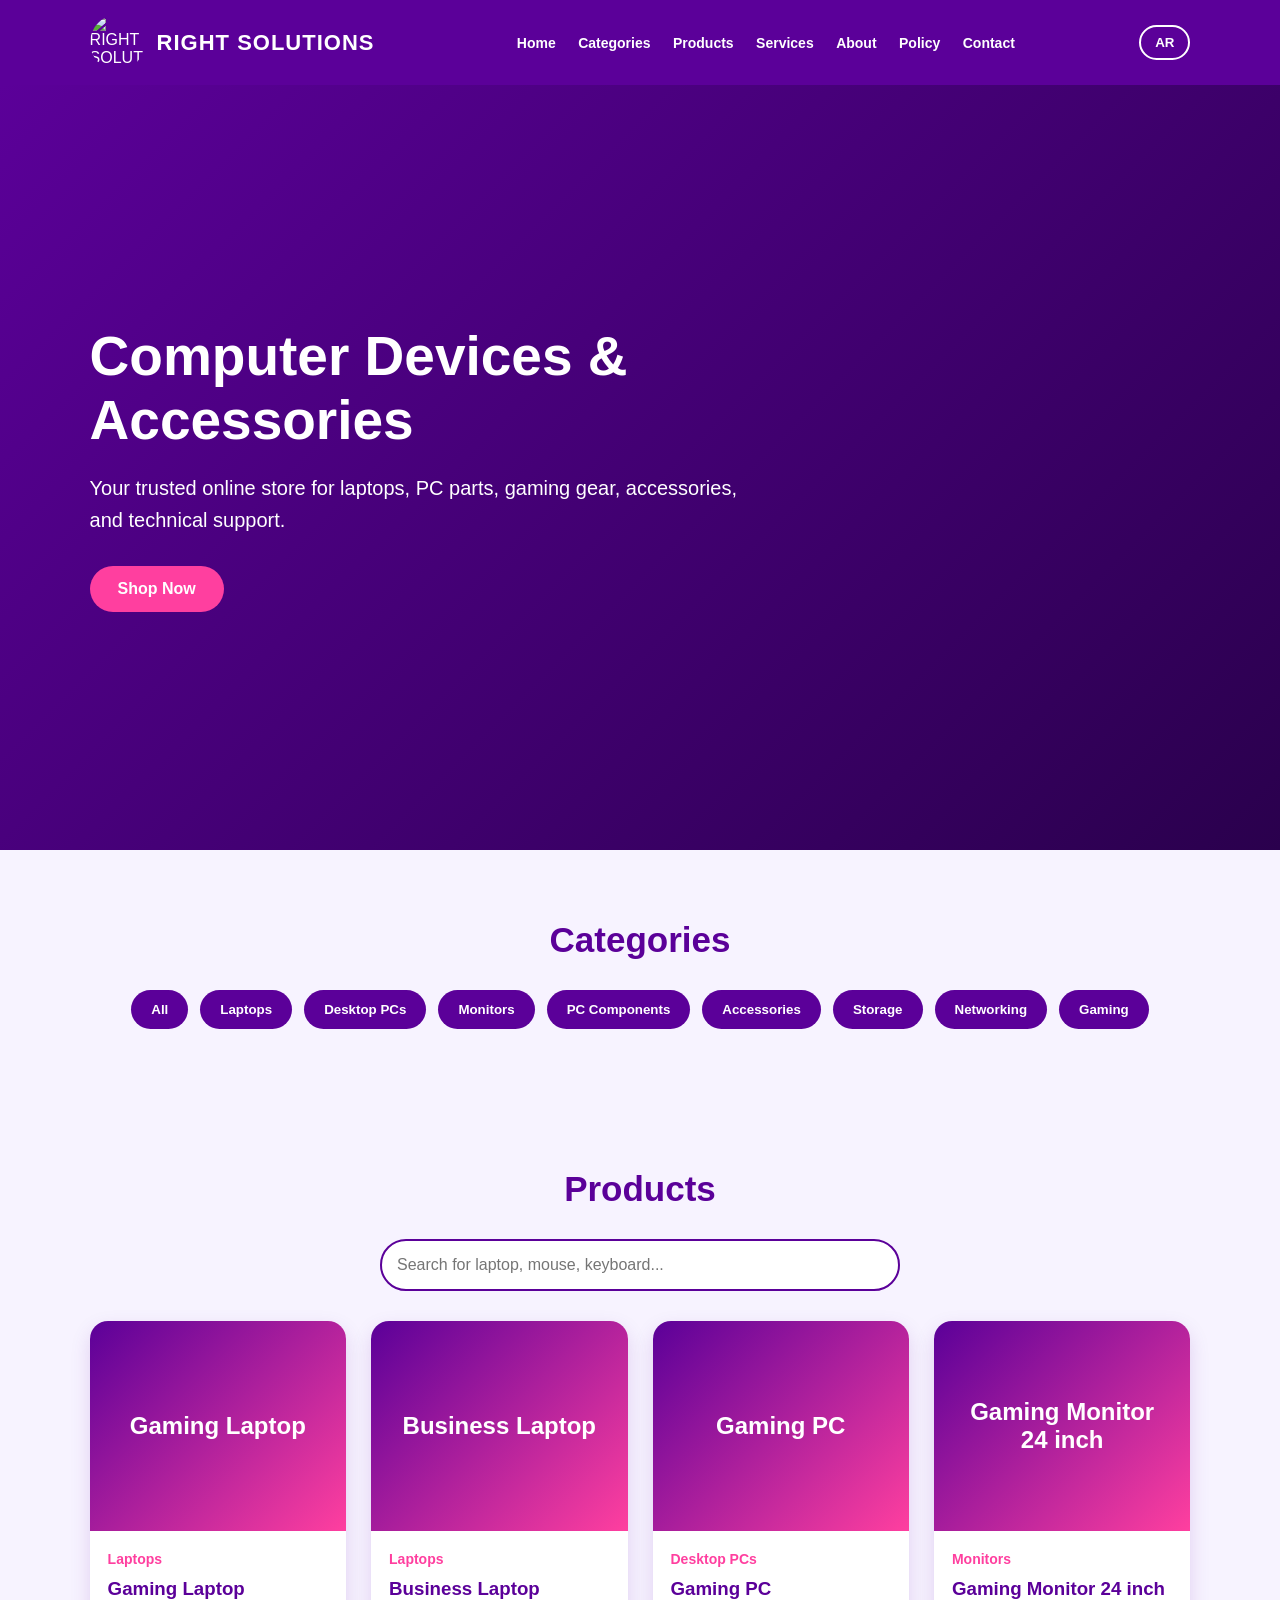
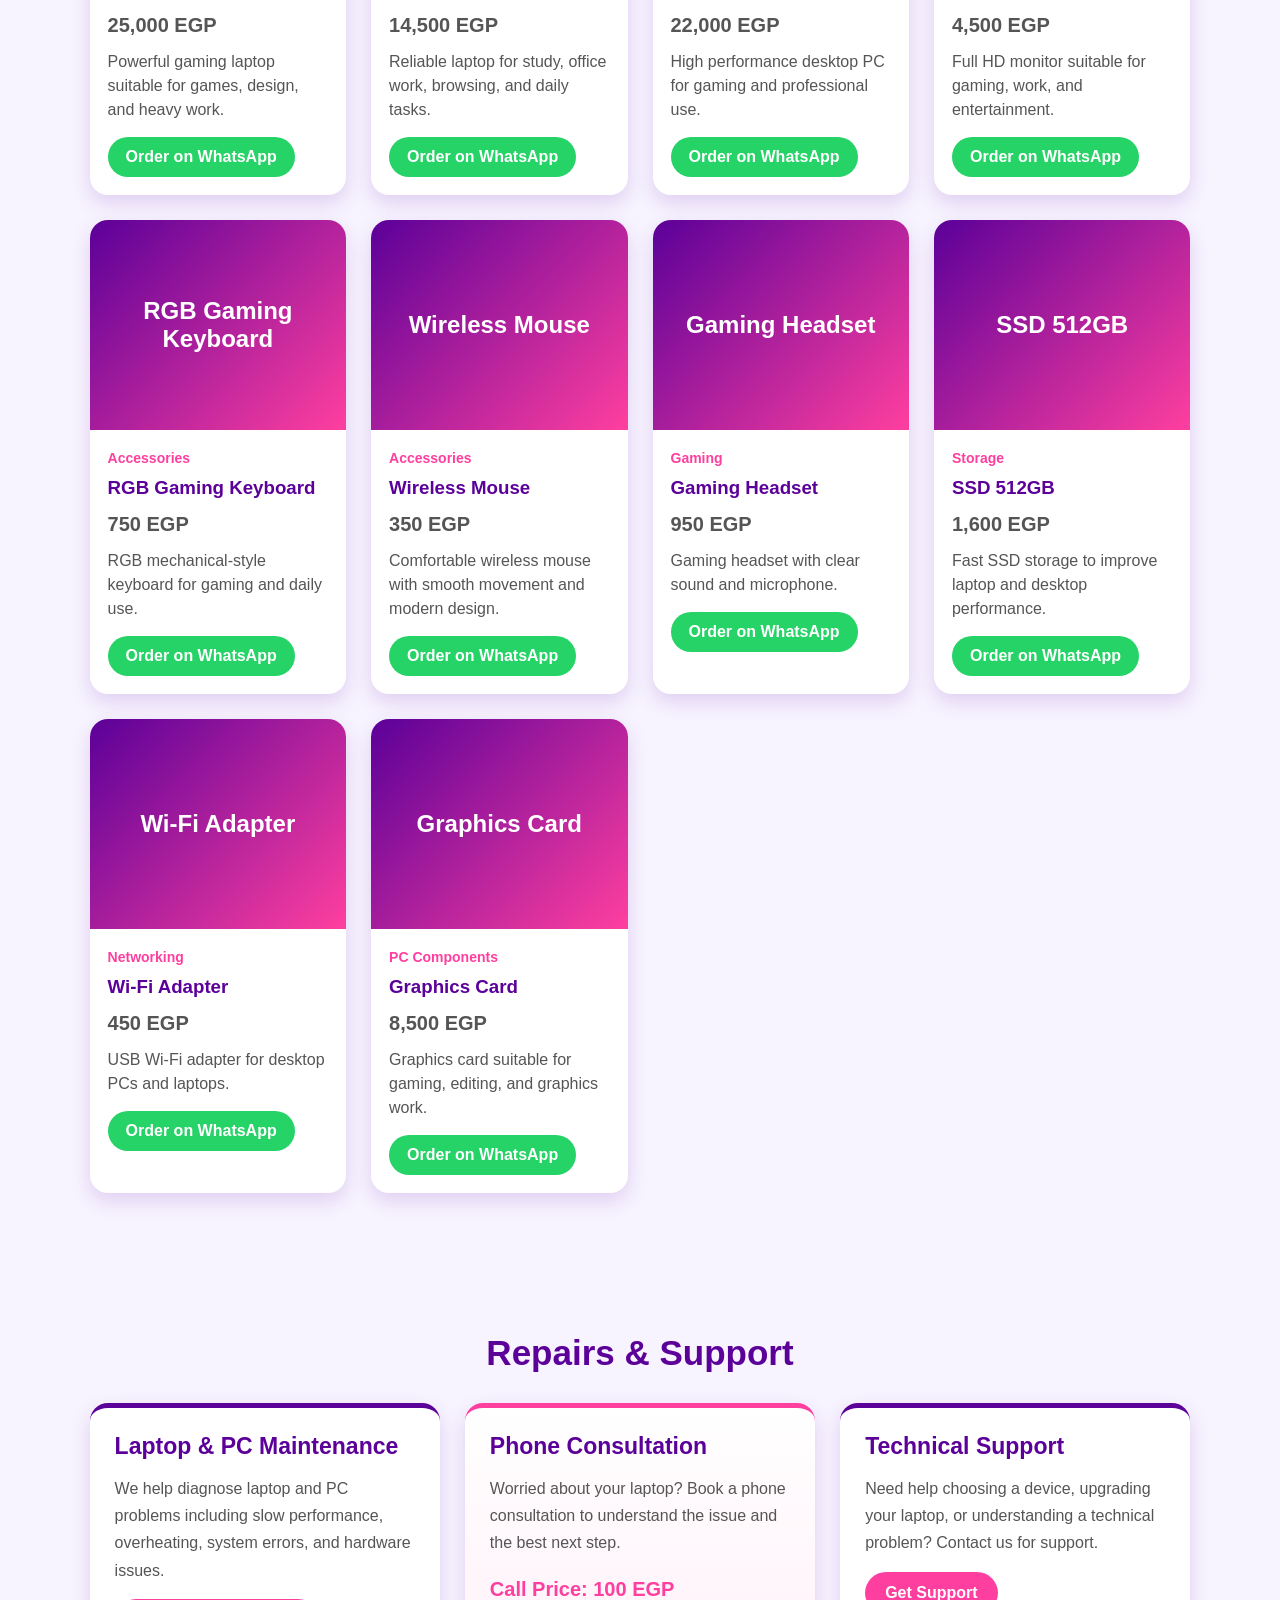
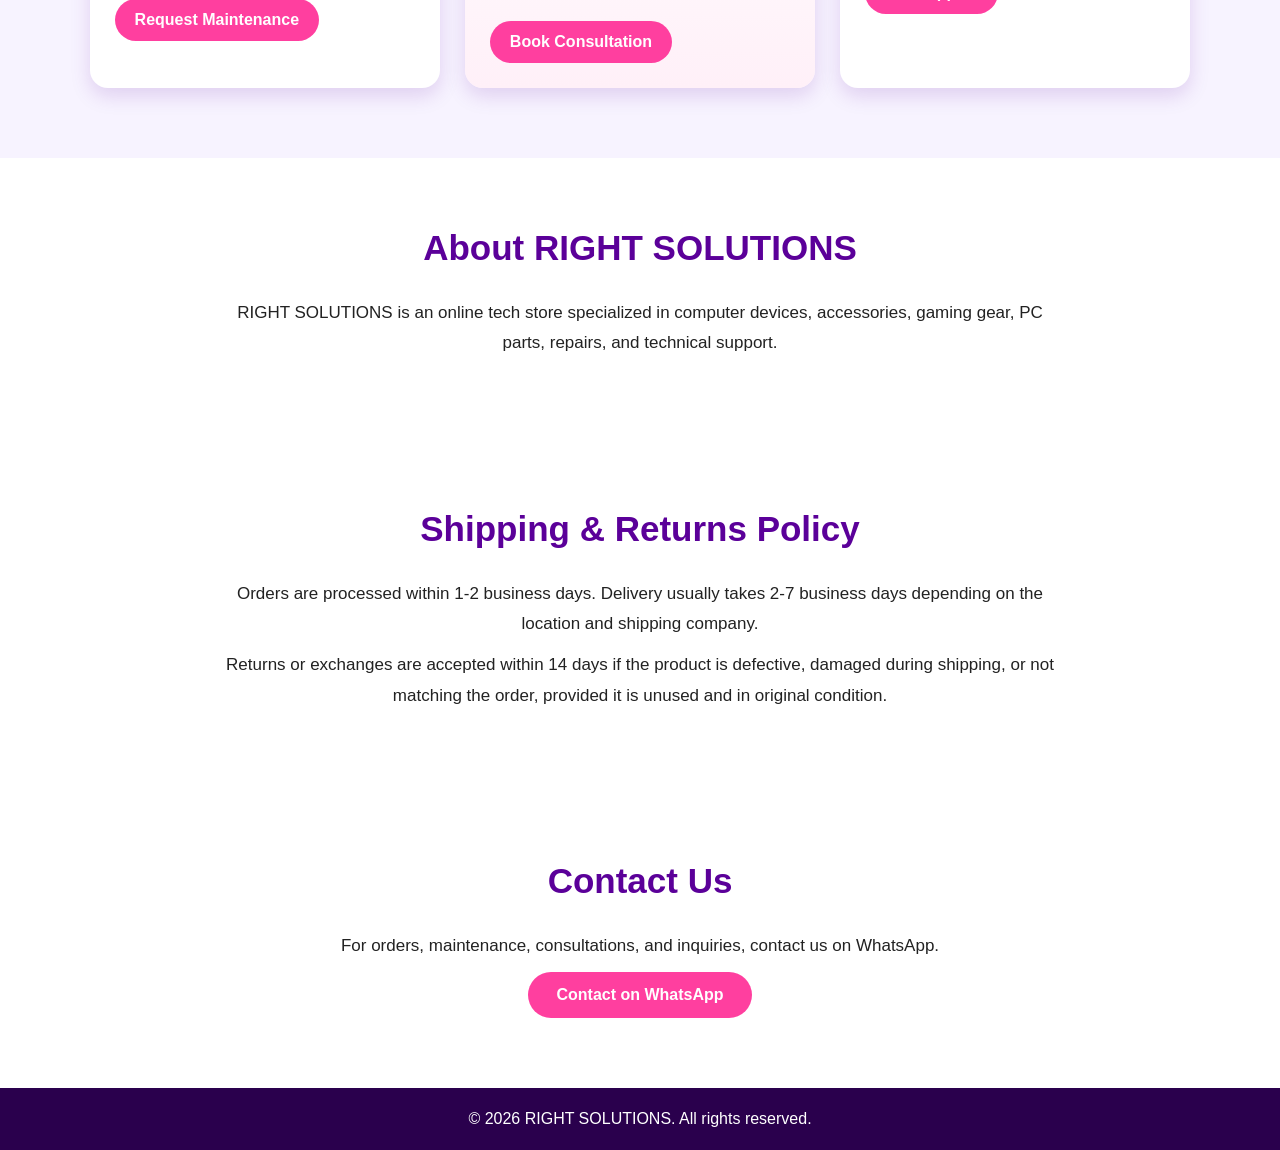
==== index.html @ 65ba8cfa "Add files via upload" ====
<!DOCTYPE html>
<html lang="en" id="htmlTag">
<head>
  <meta charset="UTF-8">
  <meta name="viewport" content="width=device-width, initial-scale=1.0">
  <title>RIGHT SOLUTIONS</title>
  <link rel="stylesheet" href="style.css">
</head>
<body>

  <!-- Header -->
  <header class="header">
    <div class="logo-box">
      <img src="images/logo.png.jpg" alt="RIGHT SOLUTIONS Logo">
      <h2>RIGHT SOLUTIONS</h2>
    </div>

    <nav>
      <a href="#home" data-en="Home" data-ar="الرئيسية">Home</a>
      <a href="#categories" data-en="Categories" data-ar="الأقسام">Categories</a>
      <a href="#products" data-en="Products" data-ar="المنتجات">Products</a>
      <a href="#services" data-en="Services" data-ar="الخدمات">Services</a>
      <a href="#about" data-en="About" data-ar="من نحن">About</a>
      <a href="#policy" data-en="Policy" data-ar="السياسات">Policy</a>
      <a href="#contact" data-en="Contact" data-ar="تواصل معنا">Contact</a>
    </nav>

    <button class="lang-btn" onclick="toggleLanguage()">AR</button>
  </header>

  <!-- Home -->
  <section id="home" class="hero">
    <div class="hero-text">
      <h1 data-en="Computer Devices & Accessories" data-ar="أجهزة كمبيوتر واكسسوارات">
        Computer Devices & Accessories
      </h1>

      <p 
        data-en="Your trusted online store for laptops, PC parts, gaming gear, accessories, and technical support."
        data-ar="متجرك الموثوق لأجهزة اللابتوب وقطع الكمبيوتر واكسسوارات الجيمنج والدعم الفني.">
        Your trusted online store for laptops, PC parts, gaming gear, accessories, and technical support.
      </p>

      <a href="#products" class="main-btn" data-en="Shop Now" data-ar="تسوق الآن">
        Shop Now
      </a>
    </div>
  </section>

  <!-- Categories -->
  <section id="categories" class="section">
    <h2 data-en="Categories" data-ar="الأقسام">Categories</h2>

    <div class="categories">
      <button onclick="filterProducts('All')" data-en="All" data-ar="الكل">All</button>
      <button onclick="filterProducts('Laptops')" data-en="Laptops" data-ar="لابتوبات">Laptops</button>
      <button onclick="filterProducts('Desktop PCs')" data-en="Desktop PCs" data-ar="كمبيوتر مكتبي">Desktop PCs</button>
      <button onclick="filterProducts('Monitors')" data-en="Monitors" data-ar="شاشات">Monitors</button>
      <button onclick="filterProducts('PC Components')" data-en="PC Components" data-ar="قطع كمبيوتر">PC Components</button>
      <button onclick="filterProducts('Accessories')" data-en="Accessories" data-ar="اكسسوارات">Accessories</button>
      <button onclick="filterProducts('Storage')" data-en="Storage" data-ar="تخزين">Storage</button>
      <button onclick="filterProducts('Networking')" data-en="Networking" data-ar="شبكات">Networking</button>
      <button onclick="filterProducts('Gaming')" data-en="Gaming" data-ar="جيمنج">Gaming</button>
    </div>
  </section>

  <!-- Products -->
  <section id="products" class="section">
    <h2 data-en="Products" data-ar="المنتجات">Products</h2>

    <div class="search-box">
      <input 
        type="text" 
        id="searchInput" 
        placeholder="Search for laptop, mouse, keyboard..." 
        data-placeholder-en="Search for laptop, mouse, keyboard..."
        data-placeholder-ar="ابحث عن لابتوب، ماوس، كيبورد..."
        onkeyup="searchProducts()"
      >
    </div>

    <div id="productsContainer" class="products-grid"></div>
  </section>

  <!-- Services -->
  <section id="services" class="section services">
    <h2 data-en="Repairs & Support" data-ar="الأعطال والصيانة والدعم">
      Repairs & Support
    </h2>

    <div class="services-grid">

      <div class="service-card">
        <h3 data-en="Laptop & PC Maintenance" data-ar="صيانة اللابتوب والكمبيوتر">
          Laptop & PC Maintenance
        </h3>

        <p 
          data-en="We help diagnose laptop and PC problems including slow performance, overheating, system errors, and hardware issues."
          data-ar="نساعدك في تشخيص مشاكل اللابتوب والكمبيوتر مثل البطء، السخونة، أخطاء النظام، ومشاكل الهاردوير.">
          We help diagnose laptop and PC problems including slow performance, overheating, system errors, and hardware issues.
        </p>

        <a id="maintenanceBtn" class="service-btn" href="#" target="_blank"
           data-en="Request Maintenance" data-ar="اطلب صيانة">
          Request Maintenance
        </a>
      </div>

      <div class="service-card featured-service">
        <h3 data-en="Phone Consultation" data-ar="استشارة هاتفية">
          Phone Consultation
        </h3>

        <p 
          data-en="Worried about your laptop? Book a phone consultation to understand the issue and the best next step."
          data-ar="قلقان من اللاب بتاعك؟ احجز استشارة هاتفية عشان نفهم المشكلة ونقولك أفضل حل قبل ما تاخد أي خطوة.">
          Worried about your laptop? Book a phone consultation to understand the issue and the best next step.
        </p>

        <p class="service-price" data-en="Call Price: 100 EGP" data-ar="سعر المكالمة: 100 جنيه">
          Call Price: 100 EGP
        </p>

        <a id="consultationBtn" class="service-btn" href="#" target="_blank"
           data-en="Book Consultation" data-ar="احجز استشارة">
          Book Consultation
        </a>
      </div>

      <div class="service-card">
        <h3 data-en="Technical Support" data-ar="دعم فني">
          Technical Support
        </h3>

        <p 
          data-en="Need help choosing a device, upgrading your laptop, or understanding a technical problem? Contact us for support."
          data-ar="محتاج مساعدة في اختيار جهاز، ترقية اللابتوب، أو فهم مشكلة تقنية؟ تواصل معنا للدعم.">
          Need help choosing a device, upgrading your laptop, or understanding a technical problem? Contact us for support.
        </p>

        <a id="supportBtn" class="service-btn" href="#" target="_blank"
           data-en="Get Support" data-ar="احصل على دعم">
          Get Support
        </a>
      </div>

    </div>
  </section>

  <!-- About -->
  <section id="about" class="section about">
    <h2 data-en="About RIGHT SOLUTIONS" data-ar="من نحن في RIGHT SOLUTIONS">
      About RIGHT SOLUTIONS
    </h2>

    <p 
      data-en="RIGHT SOLUTIONS is an online tech store specialized in computer devices, accessories, gaming gear, PC parts, repairs, and technical support."
      data-ar="RIGHT SOLUTIONS هو متجر تقني أونلاين متخصص في أجهزة الكمبيوتر، الاكسسوارات، مستلزمات الجيمنج، قطع الكمبيوتر، الصيانة، والدعم الفني.">
      RIGHT SOLUTIONS is an online tech store specialized in computer devices, accessories, gaming gear, PC parts, repairs, and technical support.
    </p>
  </section>

  <!-- Policy -->
  <section id="policy" class="section policy">
    <h2 data-en="Shipping & Returns Policy" data-ar="سياسة الشحن والاسترجاع">
      Shipping & Returns Policy
    </h2>

    <p 
      data-en="Orders are processed within 1-2 business days. Delivery usually takes 2-7 business days depending on the location and shipping company."
      data-ar="يتم تجهيز الطلبات خلال 1 إلى 2 يوم عمل، وتستغرق مدة التوصيل عادة من 2 إلى 7 أيام عمل حسب المنطقة وشركة الشحن.">
      Orders are processed within 1-2 business days. Delivery usually takes 2-7 business days depending on the location and shipping company.
    </p>

    <p 
      data-en="Returns or exchanges are accepted within 14 days if the product is defective, damaged during shipping, or not matching the order, provided it is unused and in original condition."
      data-ar="يتم قبول الاسترجاع أو الاستبدال خلال 14 يوماً في حالة وجود عيب، تلف أثناء الشحن، أو عدم مطابقة المنتج للطلب، بشرط أن يكون غير مستخدم وبحالته الأصلية.">
      Returns or exchanges are accepted within 14 days if the product is defective, damaged during shipping, or not matching the order, provided it is unused and in original condition.
    </p>
  </section>

  <!-- Contact -->
  <section id="contact" class="section contact">
    <h2 data-en="Contact Us" data-ar="تواصل معنا">
      Contact Us
    </h2>

    <p 
      data-en="For orders, maintenance, consultations, and inquiries, contact us on WhatsApp."
      data-ar="للطلبات والصيانة والاستشارات والاستفسارات، تواصل معنا عبر واتساب.">
      For orders, maintenance, consultations, and inquiries, contact us on WhatsApp.
    </p>

    <a id="generalWhatsappBtn" class="whatsapp-btn" href="#" target="_blank"
       data-en="Contact on WhatsApp" data-ar="تواصل عبر واتساب">
      Contact on WhatsApp
    </a>
  </section>

  <footer>
    <p 
      data-en="© 2026 RIGHT SOLUTIONS. All rights reserved."
      data-ar="© 2026 RIGHT SOLUTIONS. جميع الحقوق محفوظة.">
      © 2026 RIGHT SOLUTIONS. All rights reserved.
    </p>
  </footer>

  <script src="products.js"></script>
  <script src="script.js"></script>
</body>
</html>
---- style.css ----
* {
  margin: 0;
  padding: 0;
  box-sizing: border-box;
}

html {
  scroll-behavior: smooth;
}

body {
  font-family: Arial, sans-serif;
  background: #f7f3ff;
  color: #222;
}

body.ar {
  direction: rtl;
  font-family: Arial, Tahoma, sans-serif;
}

/* Header */
.header {
  width: 100%;
  background: #5b0099;
  color: white;
  padding: 15px 7%;
  display: flex;
  align-items: center;
  justify-content: space-between;
  position: sticky;
  top: 0;
  z-index: 1000;
  gap: 15px;
}

.logo-box {
  display: flex;
  align-items: center;
  gap: 12px;
}

.logo-box img {
  width: 55px;
  height: 55px;
  object-fit: contain;
  border-radius: 50%;
}

.logo-box h2 {
  font-size: 22px;
  letter-spacing: 1px;
}

nav a {
  color: white;
  text-decoration: none;
  margin-left: 18px;
  font-weight: bold;
  font-size: 14px;
}

body.ar nav a {
  margin-left: 0;
  margin-right: 18px;
}

nav a:hover {
  color: #ff3f9f;
}

.lang-btn {
  border: 2px solid white;
  background: transparent;
  color: white;
  padding: 8px 14px;
  border-radius: 20px;
  cursor: pointer;
  font-weight: bold;
}

.lang-btn:hover {
  background: #ff3f9f;
}

/* Hero */
.hero {
  min-height: 85vh;
  background: linear-gradient(135deg, #5b0099, #2a004d);
  display: flex;
  align-items: center;
  padding: 60px 7%;
  color: white;
}

.hero-text {
  max-width: 650px;
}

.hero h1 {
  font-size: 55px;
  margin-bottom: 20px;
}

.hero p {
  font-size: 20px;
  margin-bottom: 30px;
  line-height: 1.6;
}

.main-btn,
.whatsapp-btn {
  display: inline-block;
  background: #ff3f9f;
  color: white;
  padding: 14px 28px;
  border-radius: 30px;
  text-decoration: none;
  font-weight: bold;
  transition: 0.3s;
}

.main-btn:hover,
.whatsapp-btn:hover {
  background: white;
  color: #5b0099;
}

/* Sections */
.section {
  padding: 70px 7%;
  text-align: center;
}

.section h2 {
  font-size: 35px;
  margin-bottom: 30px;
  color: #5b0099;
}

/* Categories */
.categories {
  display: flex;
  justify-content: center;
  gap: 12px;
  flex-wrap: wrap;
}

.categories button {
  border: none;
  background: #5b0099;
  color: white;
  padding: 12px 20px;
  border-radius: 25px;
  cursor: pointer;
  font-weight: bold;
}

.categories button:hover {
  background: #ff3f9f;
}

/* Search */
.search-box {
  margin-bottom: 30px;
}

.search-box input {
  width: 100%;
  max-width: 520px;
  padding: 15px;
  border: 2px solid #5b0099;
  border-radius: 30px;
  outline: none;
  font-size: 16px;
}

/* Products */
.products-grid {
  display: grid;
  grid-template-columns: repeat(auto-fit, minmax(250px, 1fr));
  gap: 25px;
}

.product-card {
  background: white;
  border-radius: 18px;
  overflow: hidden;
  box-shadow: 0 8px 20px rgba(91, 0, 153, 0.15);
  text-align: left;
  transition: 0.3s;
}

body.ar .product-card {
  text-align: right;
}

.product-card:hover {
  transform: translateY(-8px);
}

.product-image-placeholder {
  width: 100%;
  height: 210px;
  background: linear-gradient(135deg, #5b0099, #ff3f9f);
  color: white;
  display: flex;
  align-items: center;
  justify-content: center;
  text-align: center;
  padding: 20px;
  font-size: 24px;
  font-weight: bold;
}

.product-card img {
  width: 100%;
  height: 210px;
  object-fit: cover;
  background: #eee;
}

.product-info {
  padding: 18px;
}

.product-info h3 {
  color: #5b0099;
  margin-bottom: 8px;
}

.product-info .category {
  color: #ff3f9f;
  font-weight: bold;
  font-size: 14px;
  margin-bottom: 8px;
}

.product-info .price {
  font-size: 20px;
  font-weight: bold;
  margin: 10px 0;
}

.product-info p {
  color: #555;
  line-height: 1.5;
  margin-bottom: 15px;
}

.order-btn {
  display: inline-block;
  background: #25d366;
  color: white;
  padding: 11px 18px;
  border-radius: 25px;
  text-decoration: none;
  font-weight: bold;
}

.order-btn:hover {
  background: #128c7e;
}

/* Services */
.services {
  background: #f7f3ff;
}

.services-grid {
  display: grid;
  grid-template-columns: repeat(auto-fit, minmax(260px, 1fr));
  gap: 25px;
  margin-top: 25px;
}

.service-card {
  background: white;
  padding: 25px;
  border-radius: 18px;
  box-shadow: 0 8px 20px rgba(91, 0, 153, 0.15);
  transition: 0.3s;
  text-align: left;
  border-top: 5px solid #5b0099;
}

body.ar .service-card {
  text-align: right;
}

.service-card:hover {
  transform: translateY(-8px);
}

.service-card h3 {
  color: #5b0099;
  font-size: 23px;
  margin-bottom: 15px;
}

.service-card p {
  color: #555;
  line-height: 1.7;
  margin-bottom: 15px;
}

.featured-service {
  border-top-color: #ff3f9f;
  background: linear-gradient(180deg, #ffffff, #fff0f8);
}

.service-price {
  color: #ff3f9f !important;
  font-weight: bold;
  font-size: 20px;
}

.service-btn {
  display: inline-block;
  background: #ff3f9f;
  color: white;
  padding: 12px 20px;
  border-radius: 25px;
  text-decoration: none;
  font-weight: bold;
}

.service-btn:hover {
  background: #5b0099;
}

/* About / Policy / Contact */
.about,
.policy,
.contact {
  background: white;
}

.about p,
.policy p,
.contact p {
  max-width: 850px;
  margin: 10px auto;
  line-height: 1.8;
  font-size: 17px;
}

/* Footer */
footer {
  background: #2a004d;
  color: white;
  text-align: center;
  padding: 22px;
}

/* Mobile */
@media (max-width: 900px) {
  .header {
    flex-direction: column;
  }

  nav {
    text-align: center;
  }

  nav a,
  body.ar nav a {
    display: inline-block;
    margin: 7px;
  }

  .hero h1 {
    font-size: 35px;
  }

  .hero p {
    font-size: 17px;
  }
}
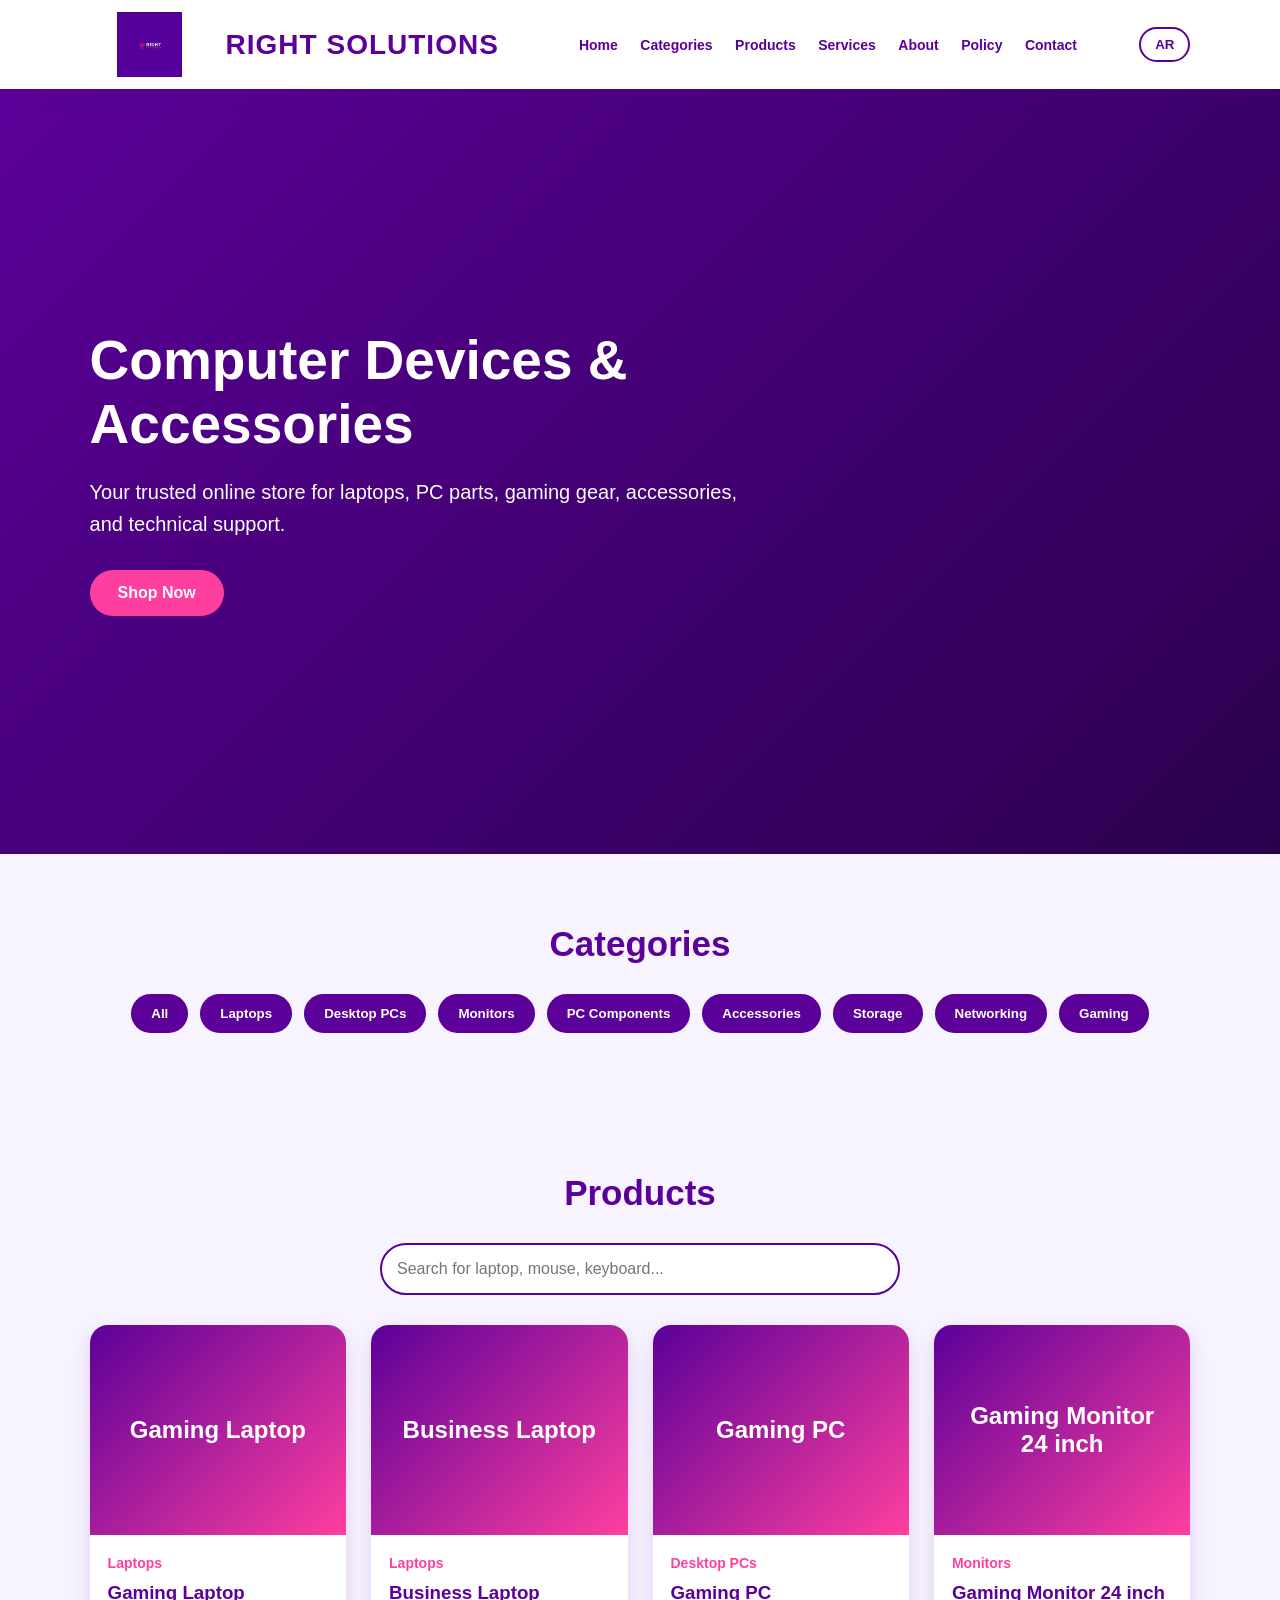
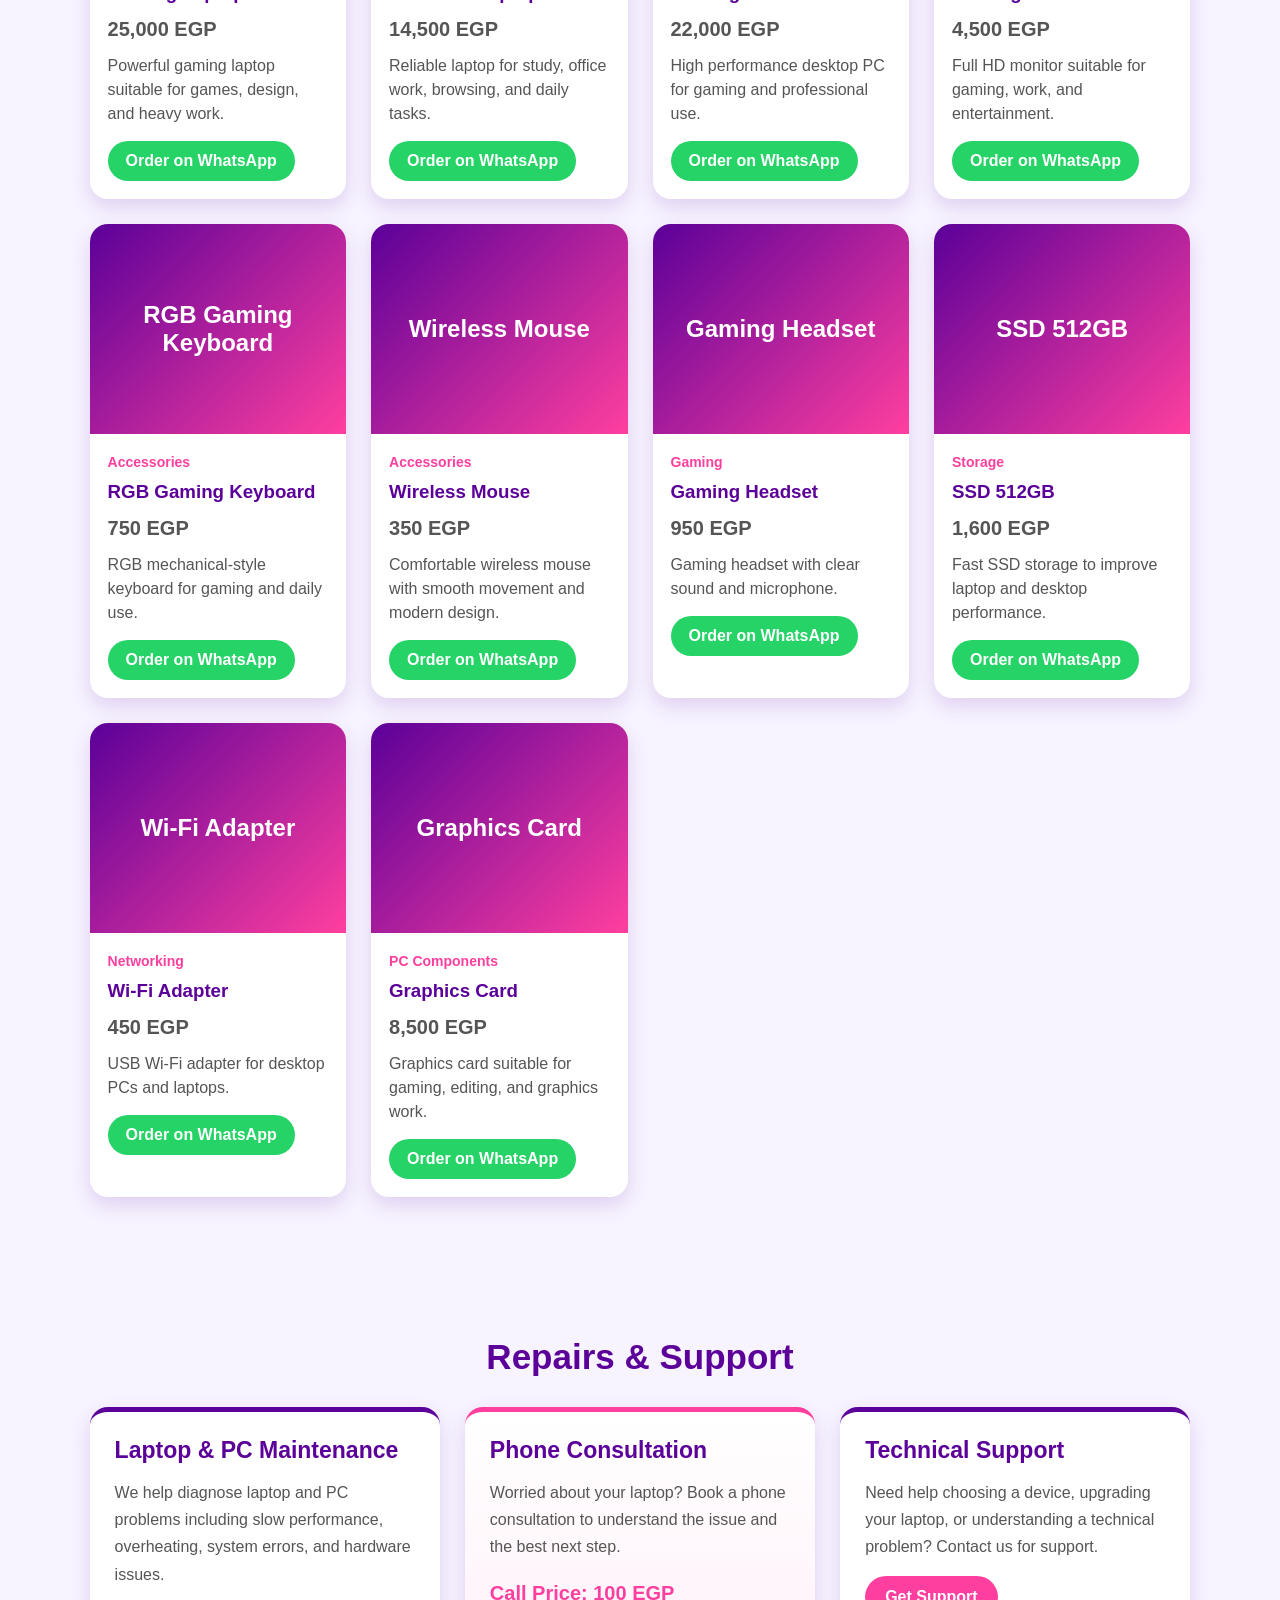
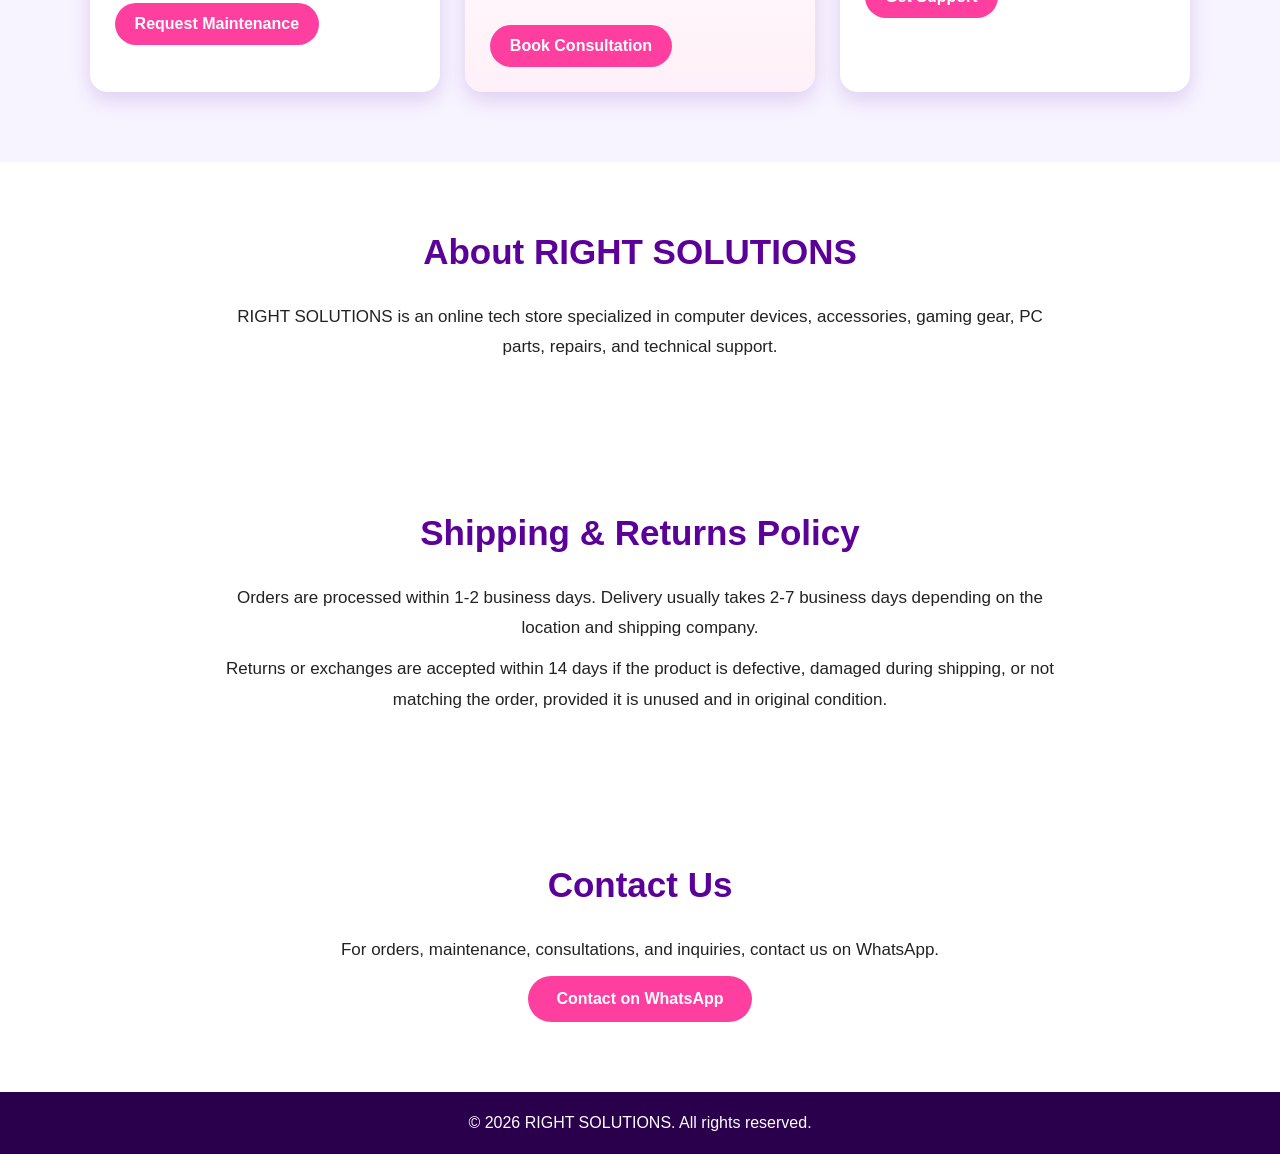
==== commit 2d46f939: "Update index.html" ====
--- a/index.html
+++ b/index.html
@@ -11,8 +11,7 @@
   <!-- Header -->
   <header class="header">
     <div class="logo-box">
-      <img src="images/logo.png.jpg" alt="RIGHT SOLUTIONS Logo">
-      <h2>RIGHT SOLUTIONS</h2>
+<img src="right-solutions-store/images/logo.png.jpg" alt="RIGHT SOLUTIONS Logo">      <h2>RIGHT SOLUTIONS</h2>
     </div>
 
     <nav>
@@ -209,4 +208,4 @@
   <script src="products.js"></script>
   <script src="script.js"></script>
 </body>
-</html>+</html>
--- a/style.css
+++ b/style.css
@@ -22,9 +22,9 @@
 /* Header */
 .header {
   width: 100%;
-  background: #5b0099;
-  color: white;
-  padding: 15px 7%;
+  background: white;
+  color: #5b0099;
+  padding: 12px 7%;
   display: flex;
   align-items: center;
   justify-content: space-between;
@@ -32,28 +32,31 @@
   top: 0;
   z-index: 1000;
   gap: 15px;
+  box-shadow: 0 4px 18px rgba(91, 0, 153, 0.12);
 }
 
 .logo-box {
   display: flex;
   align-items: center;
-  gap: 12px;
+  gap: 16px;
 }
 
 .logo-box img {
-  width: 55px;
-  height: 55px;
+  width: 120px;
+  height: 65px;
   object-fit: contain;
-  border-radius: 50%;
+  border-radius: 0;
 }
 
 .logo-box h2 {
-  font-size: 22px;
+  font-size: 28px;
   letter-spacing: 1px;
+  color: #5b0099;
+  white-space: nowrap;
 }
 
 nav a {
-  color: white;
+  color: #5b0099;
   text-decoration: none;
   margin-left: 18px;
   font-weight: bold;
@@ -70,9 +73,9 @@
 }
 
 .lang-btn {
-  border: 2px solid white;
+  border: 2px solid #5b0099;
   background: transparent;
-  color: white;
+  color: #5b0099;
   padding: 8px 14px;
   border-radius: 20px;
   cursor: pointer;
@@ -81,6 +84,8 @@
 
 .lang-btn:hover {
   background: #ff3f9f;
+  color: white;
+  border-color: #ff3f9f;
 }
 
 /* Hero */
@@ -354,7 +359,7 @@
 }
 
 /* Mobile */
-@media (max-width: 900px) {
+@media (max-width: 1000px) {
   .header {
     flex-direction: column;
   }
@@ -369,6 +374,20 @@
     margin: 7px;
   }
 
+  .logo-box {
+    flex-direction: column;
+    gap: 8px;
+  }
+
+  .logo-box img {
+    width: 110px;
+    height: 60px;
+  }
+
+  .logo-box h2 {
+    font-size: 24px;
+  }
+
   .hero h1 {
     font-size: 35px;
   }
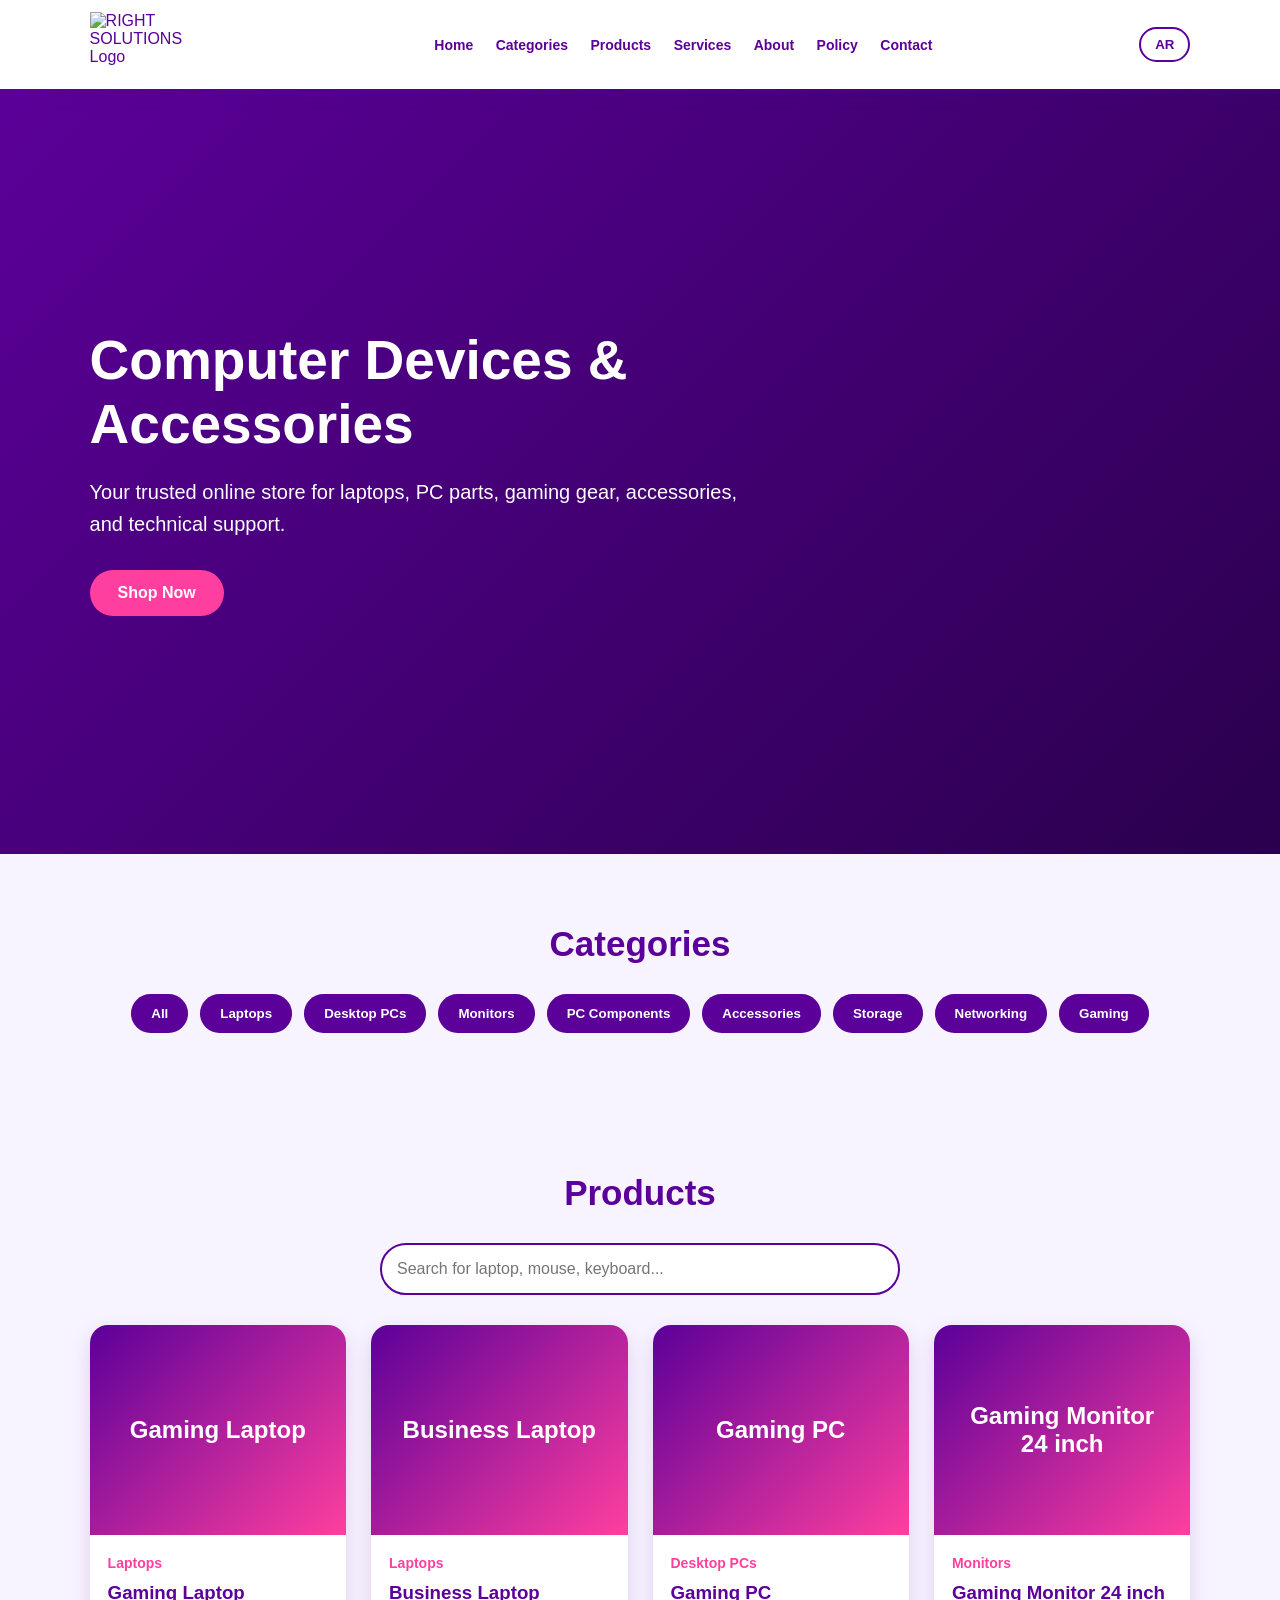
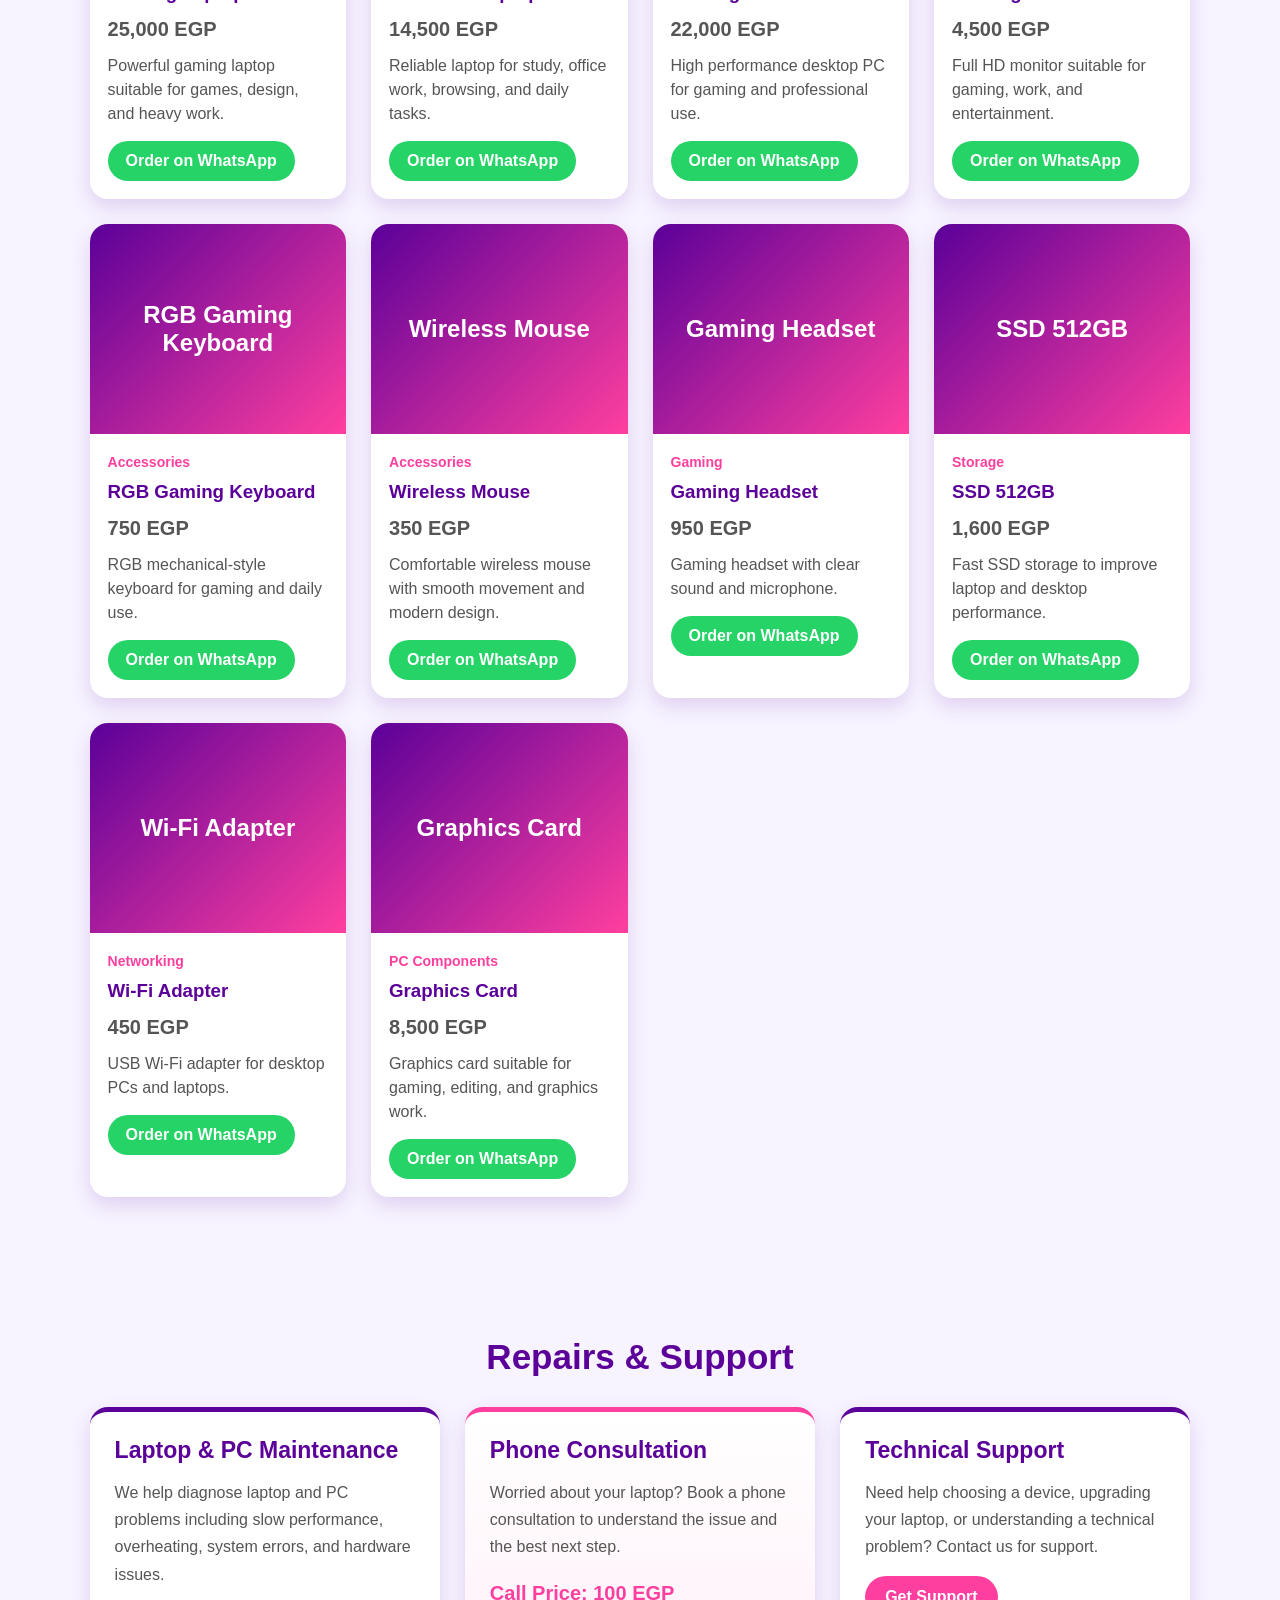
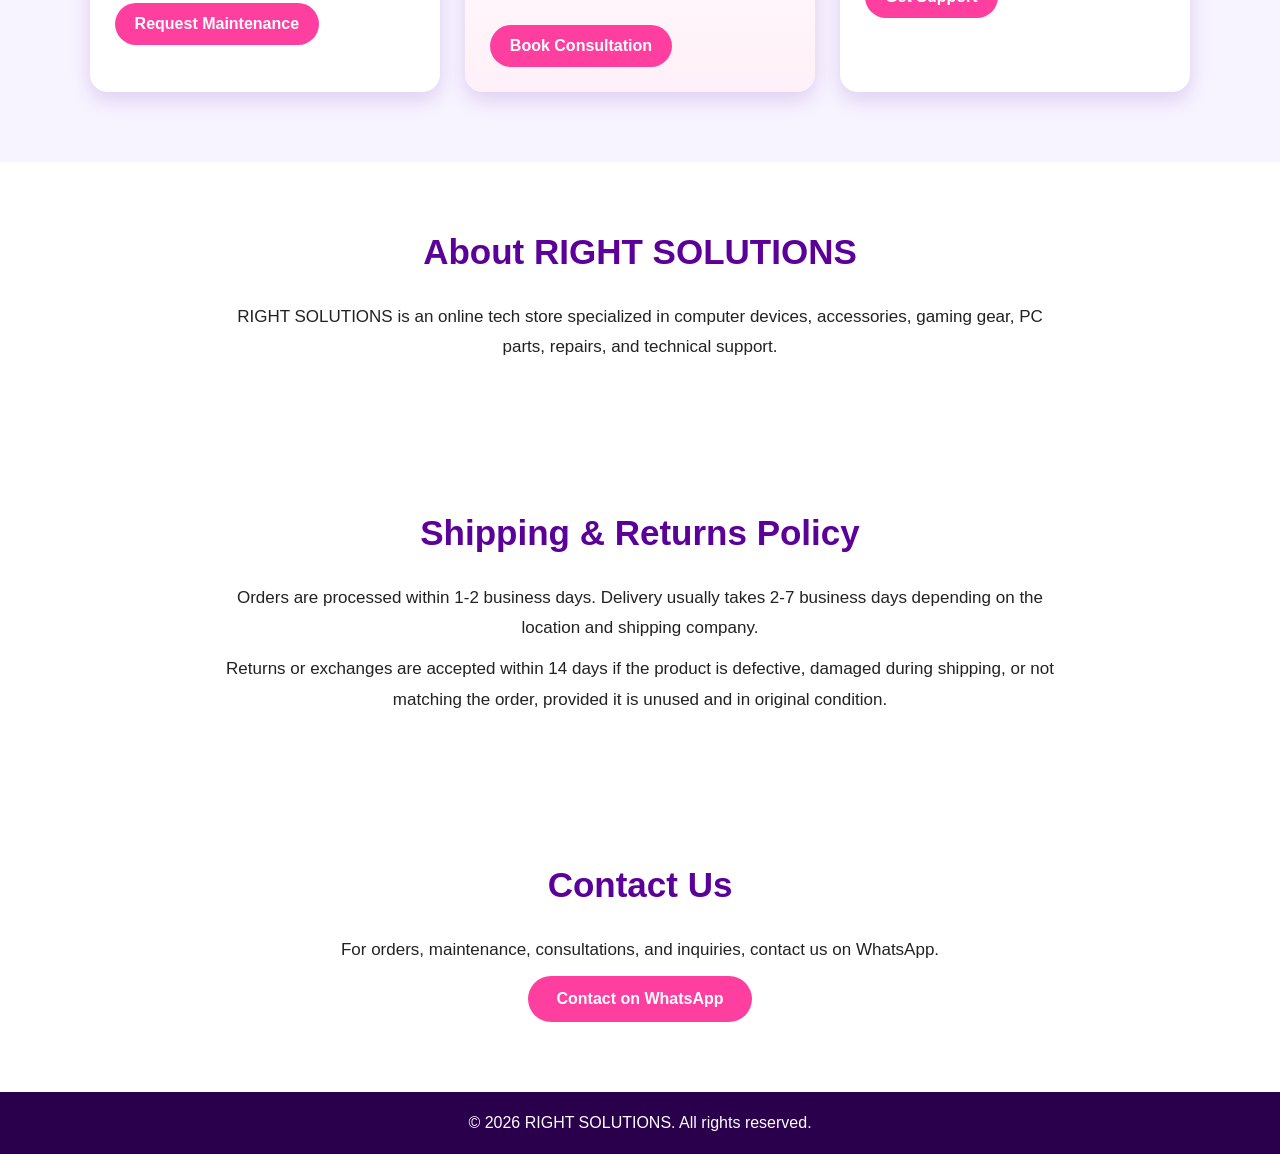
==== commit 3e1da065: "Update index.html" ====
--- a/index.html
+++ b/index.html
@@ -11,8 +11,7 @@
   <!-- Header -->
   <header class="header">
     <div class="logo-box">
-<img src="right-solutions-store/images/logo.png.jpg" alt="RIGHT SOLUTIONS Logo">      <h2>RIGHT SOLUTIONS</h2>
-    </div>
+<img src="right-solutions-store/images/modern_geometric_logo_design.png" alt="RIGHT SOLUTIONS Logo">    </div>
 
     <nav>
       <a href="#home" data-en="Home" data-ar="الرئيسية">Home</a>
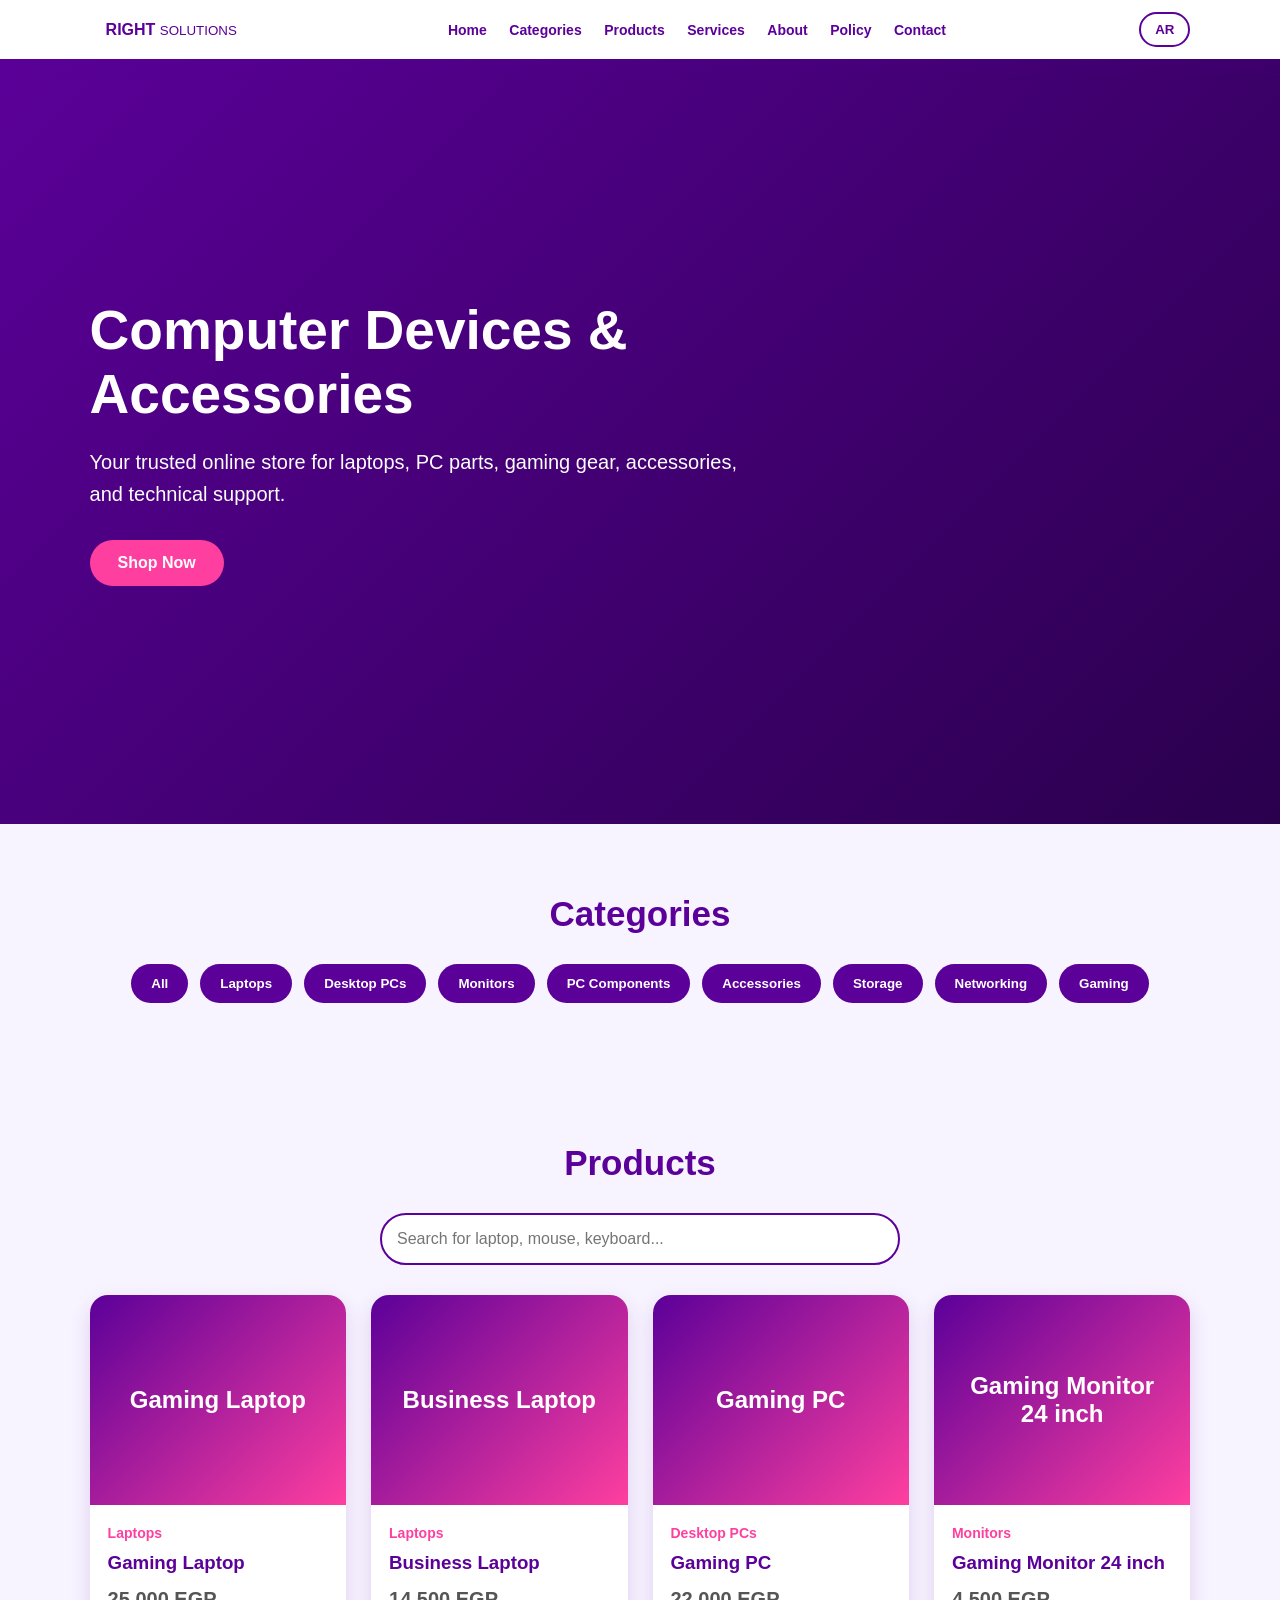
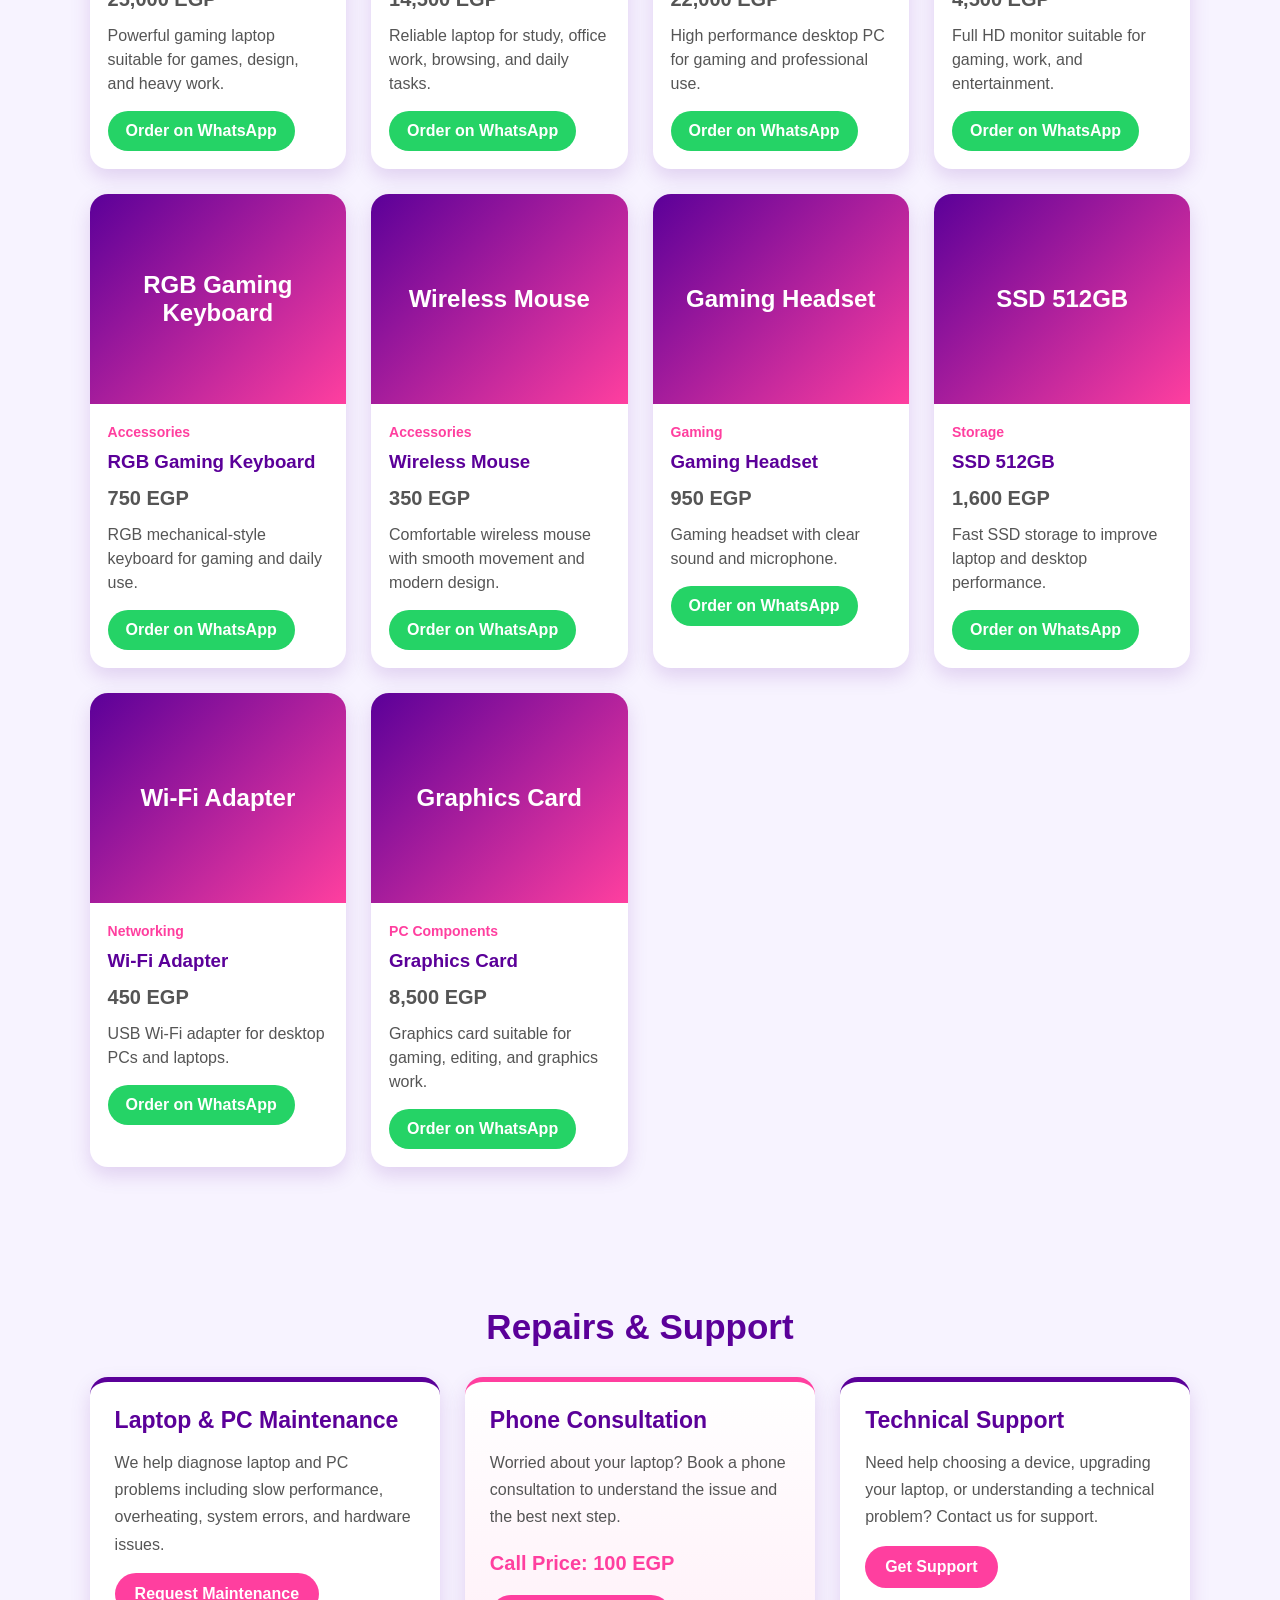
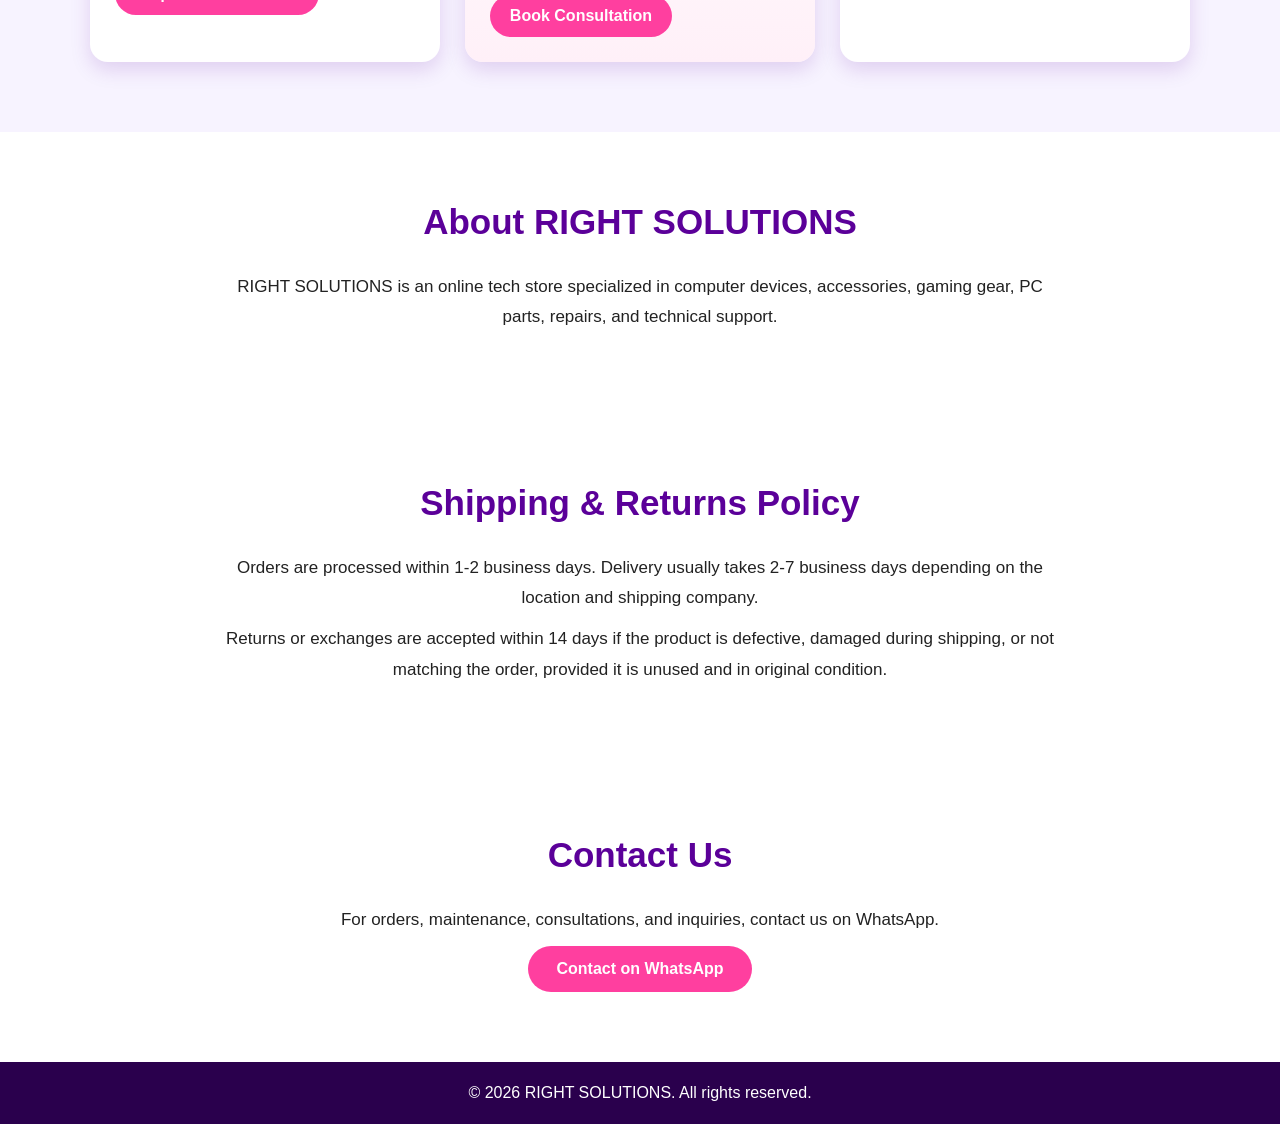
==== commit 35b22dcc: "Update index.html" ====
--- a/index.html
+++ b/index.html
@@ -11,7 +11,17 @@
   <!-- Header -->
   <header class="header">
     <div class="logo-box">
-<img src="right-solutions-store/images/modern_geometric_logo_design.png" alt="RIGHT SOLUTIONS Logo">    </div>
+      <div class="logo-mark">
+        <span></span>
+        <span></span>
+        <span></span>
+      </div>
+
+      <div class="brand-text">
+        <strong>RIGHT</strong>
+        <small>SOLUTIONS</small>
+      </div>
+    </div>
 
     <nav>
       <a href="#home" data-en="Home" data-ar="الرئيسية">Home</a>
--- a/style.css
+++ b/style.css
@@ -42,12 +42,13 @@
 }
 
 .logo-box img {
-  width: 120px;
-  height: 65px;
+  width: 180px;
+  height: auto;
   object-fit: contain;
   border-radius: 0;
-}
-
+}.logo-box h2 {
+  display: none;
+}
 .logo-box h2 {
   font-size: 28px;
   letter-spacing: 1px;
@@ -395,4 +396,4 @@
   .hero p {
     font-size: 17px;
   }
-}+}
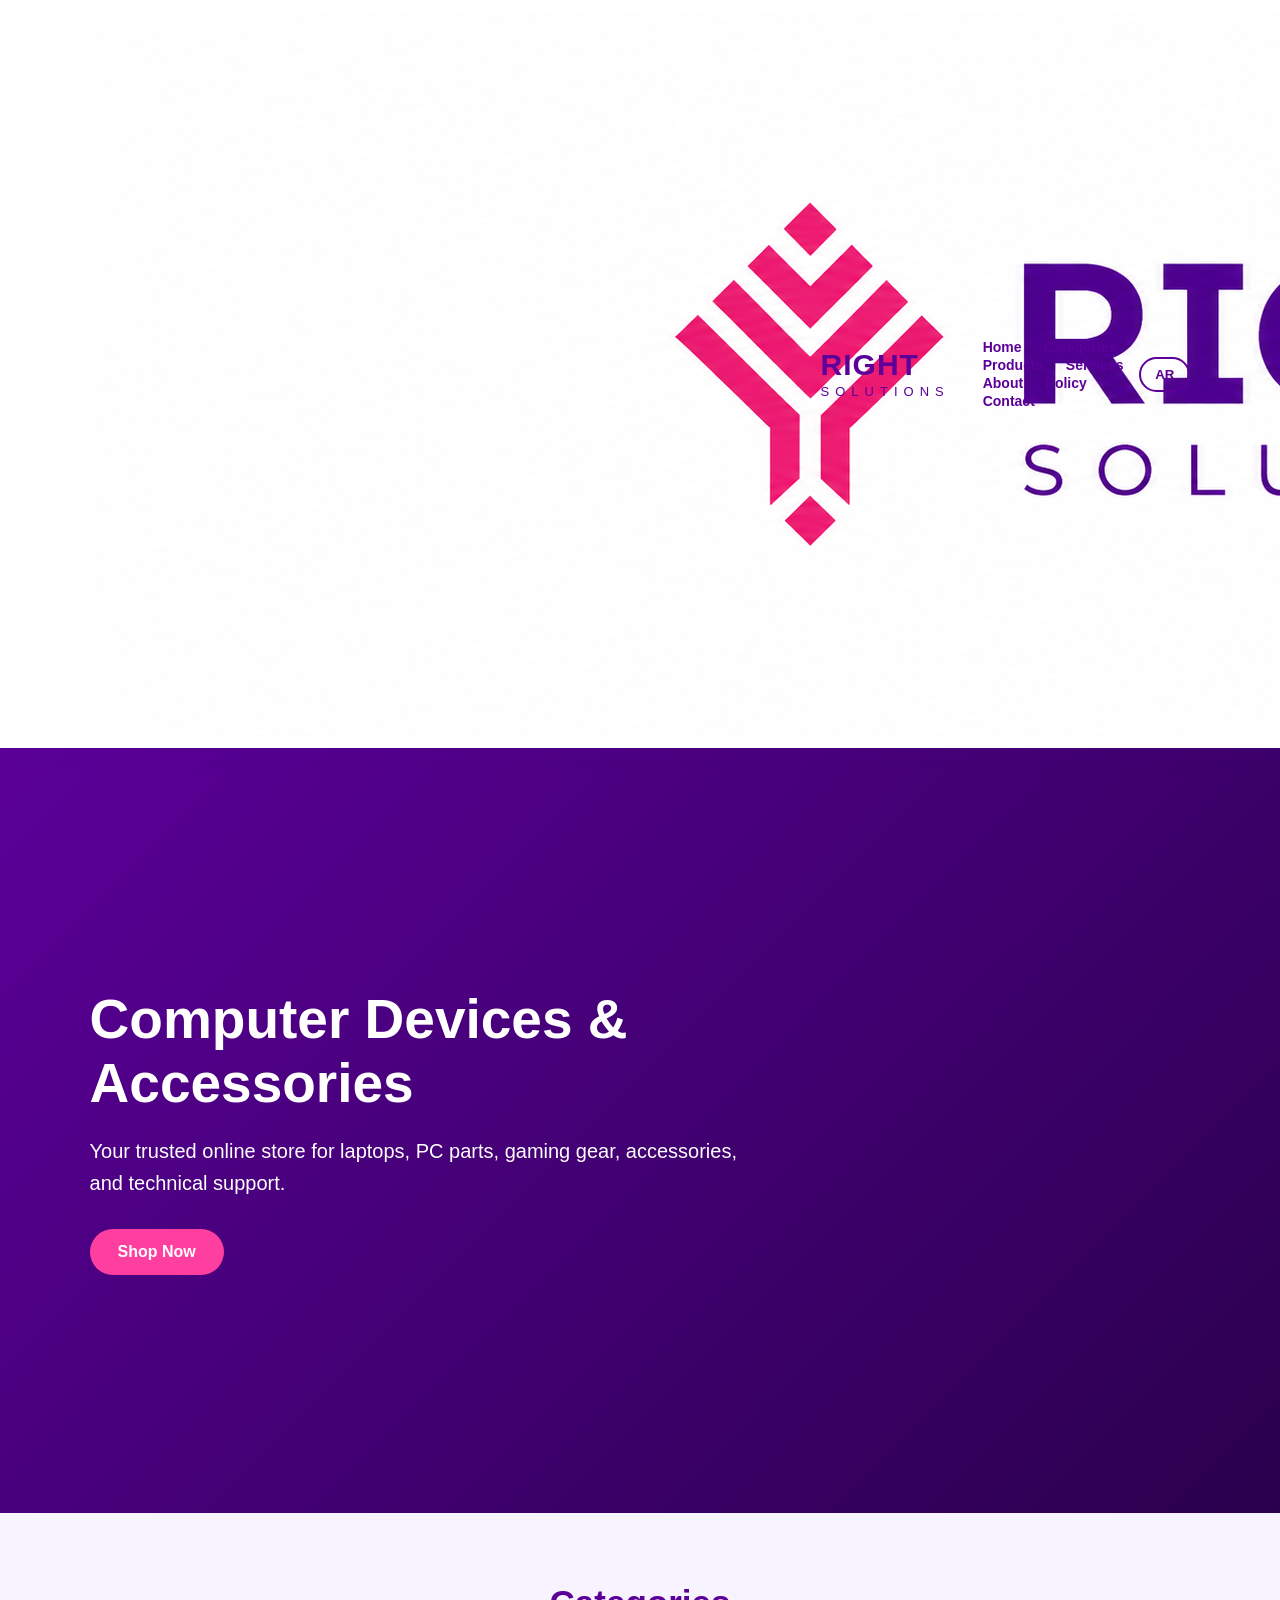
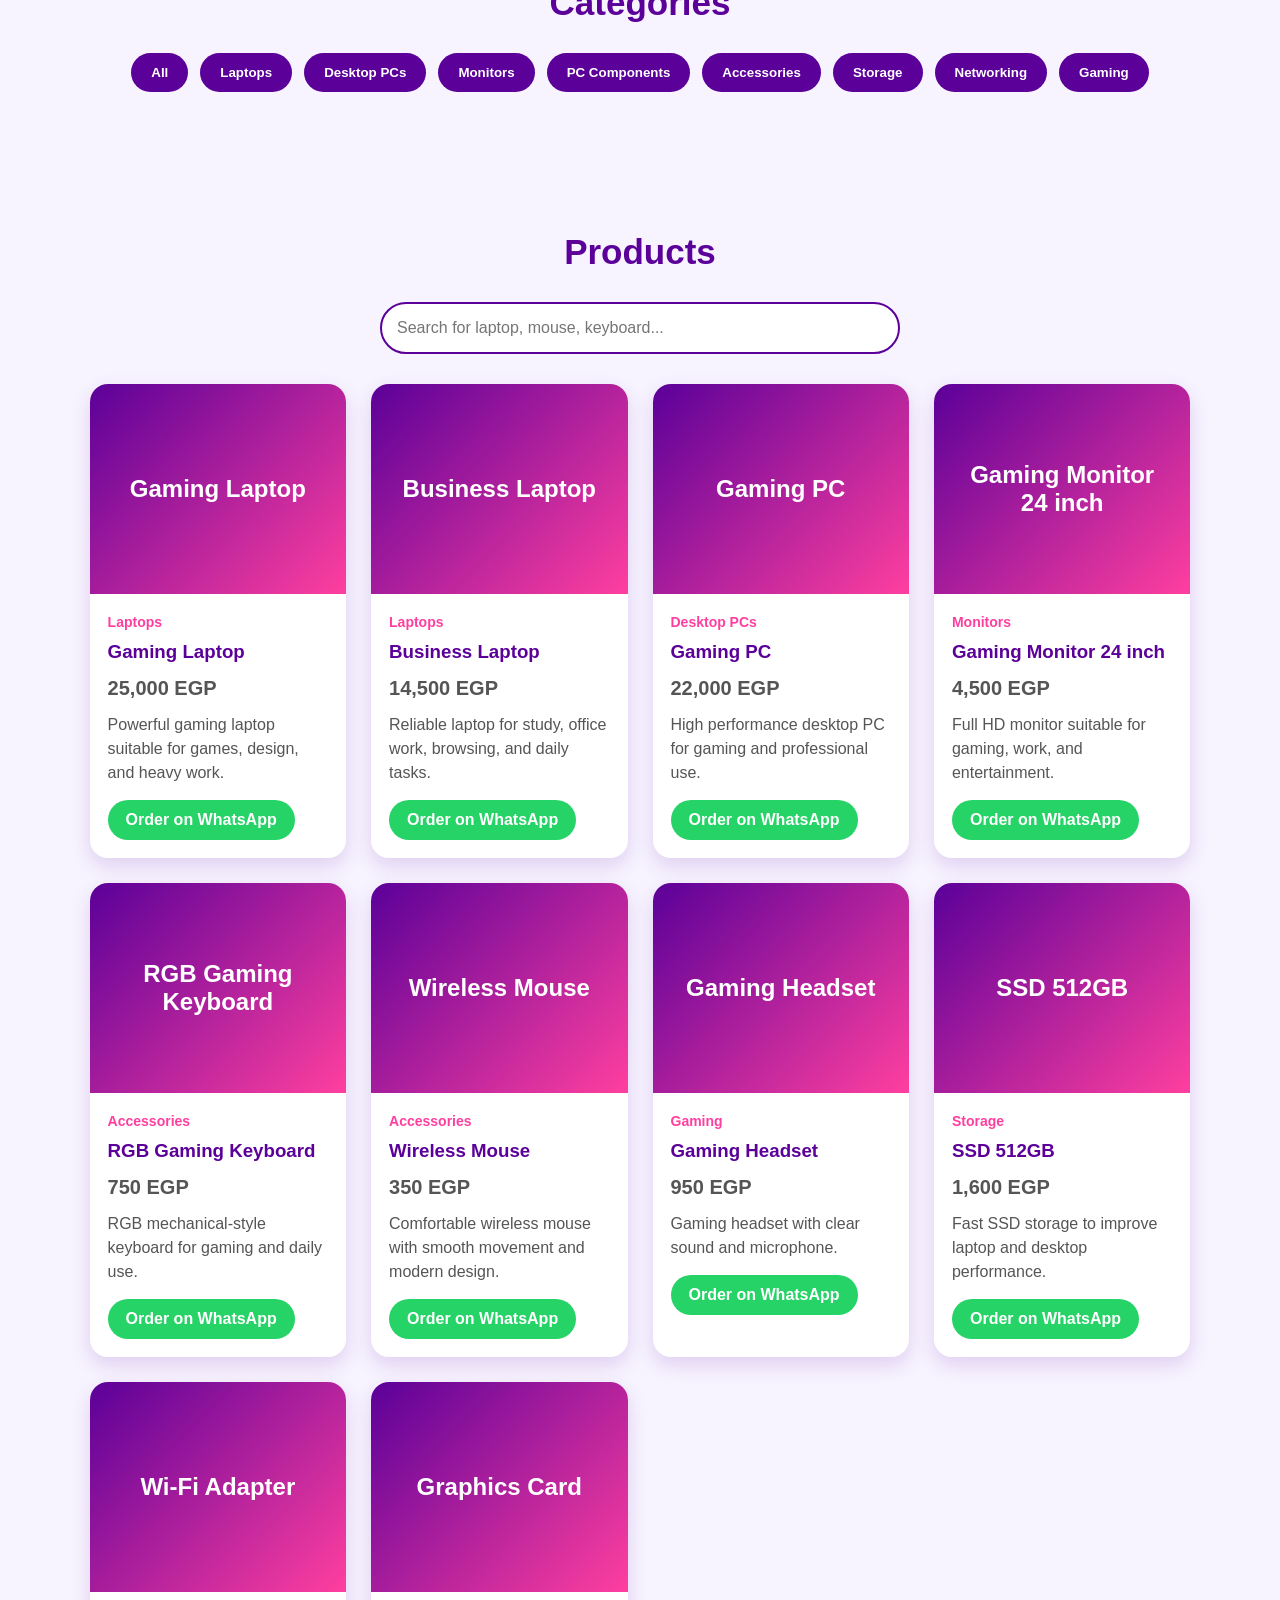
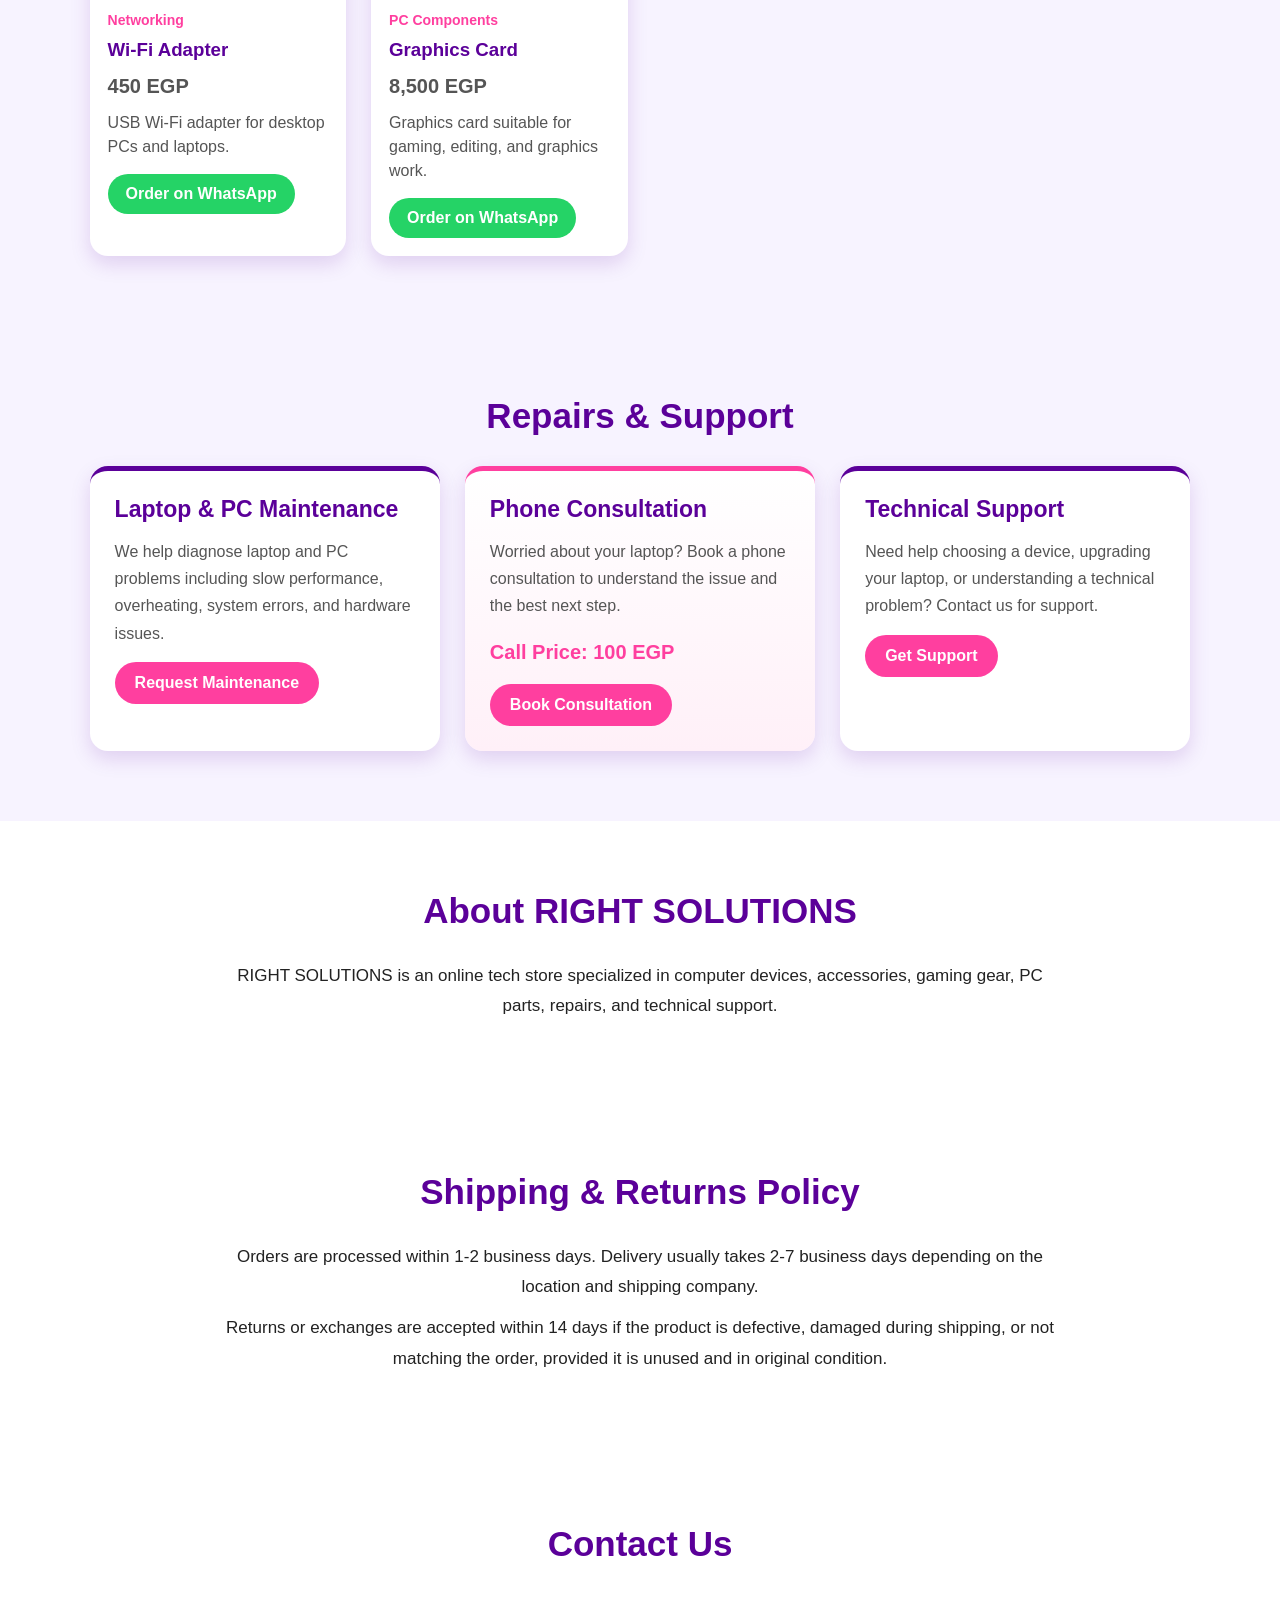
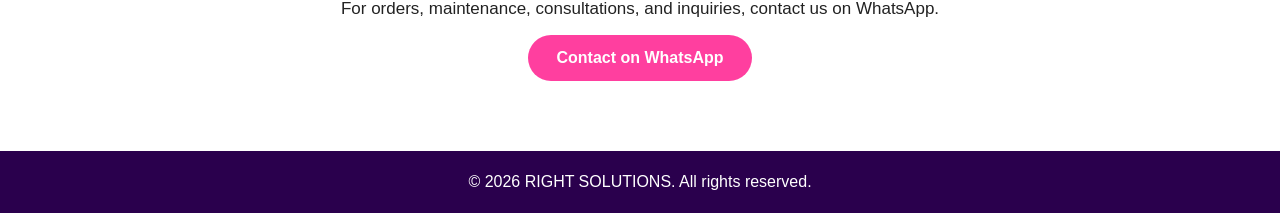
==== commit 8e355b14: "Update index.html" ====
--- a/index.html
+++ b/index.html
@@ -10,8 +10,9 @@
 
   <!-- Header -->
   <header class="header">
-    <div class="logo-box">
-      <div class="logo-mark">
+   <div class="logo-box">
+  <img src="right-solutions-store/modern_geometric_logo_design.png.png" alt="RIGHT SOLUTIONS Logo">
+</div>
         <span></span>
         <span></span>
         <span></span>
--- a/style.css
+++ b/style.css
@@ -35,25 +35,69 @@
   box-shadow: 0 4px 18px rgba(91, 0, 153, 0.12);
 }
 
+/* Code Logo */
 .logo-box {
   display: flex;
   align-items: center;
-  gap: 16px;
-}
-
-.logo-box img {
-  width: 180px;
-  height: auto;
-  object-fit: contain;
-  border-radius: 0;
-}.logo-box h2 {
-  display: none;
-}
-.logo-box h2 {
-  font-size: 28px;
+  gap: 14px;
+  min-width: 230px;
+}
+
+.logo-mark {
+  width: 42px;
+  height: 42px;
+  position: relative;
+  transform: rotate(45deg);
+}
+
+.logo-mark span {
+  position: absolute;
+  background: #ff1f8f;
+  border-radius: 4px;
+}
+
+.logo-mark span:nth-child(1) {
+  width: 18px;
+  height: 18px;
+  top: 0;
+  left: 12px;
+}
+
+.logo-mark span:nth-child(2) {
+  width: 28px;
+  height: 28px;
+  top: 12px;
+  left: 7px;
+  opacity: 0.9;
+}
+
+.logo-mark span:nth-child(3) {
+  width: 38px;
+  height: 38px;
+  top: 24px;
+  left: 2px;
+  opacity: 0.75;
+}
+
+.brand-text {
+  display: flex;
+  flex-direction: column;
+  line-height: 1;
+}
+
+.brand-text strong {
+  color: #5b0099;
+  font-size: 30px;
+  font-weight: 900;
   letter-spacing: 1px;
-  color: #5b0099;
-  white-space: nowrap;
+}
+
+.brand-text small {
+  color: #5b0099;
+  font-size: 13px;
+  letter-spacing: 6px;
+  margin-top: 5px;
+  font-weight: 500;
 }
 
 nav a {
@@ -376,17 +420,17 @@
   }
 
   .logo-box {
-    flex-direction: column;
-    gap: 8px;
-  }
-
-  .logo-box img {
-    width: 110px;
-    height: 60px;
-  }
-
-  .logo-box h2 {
-    font-size: 24px;
+    justify-content: center;
+    min-width: auto;
+  }
+
+  .brand-text strong {
+    font-size: 26px;
+  }
+
+  .brand-text small {
+    font-size: 11px;
+    letter-spacing: 5px;
   }
 
   .hero h1 {
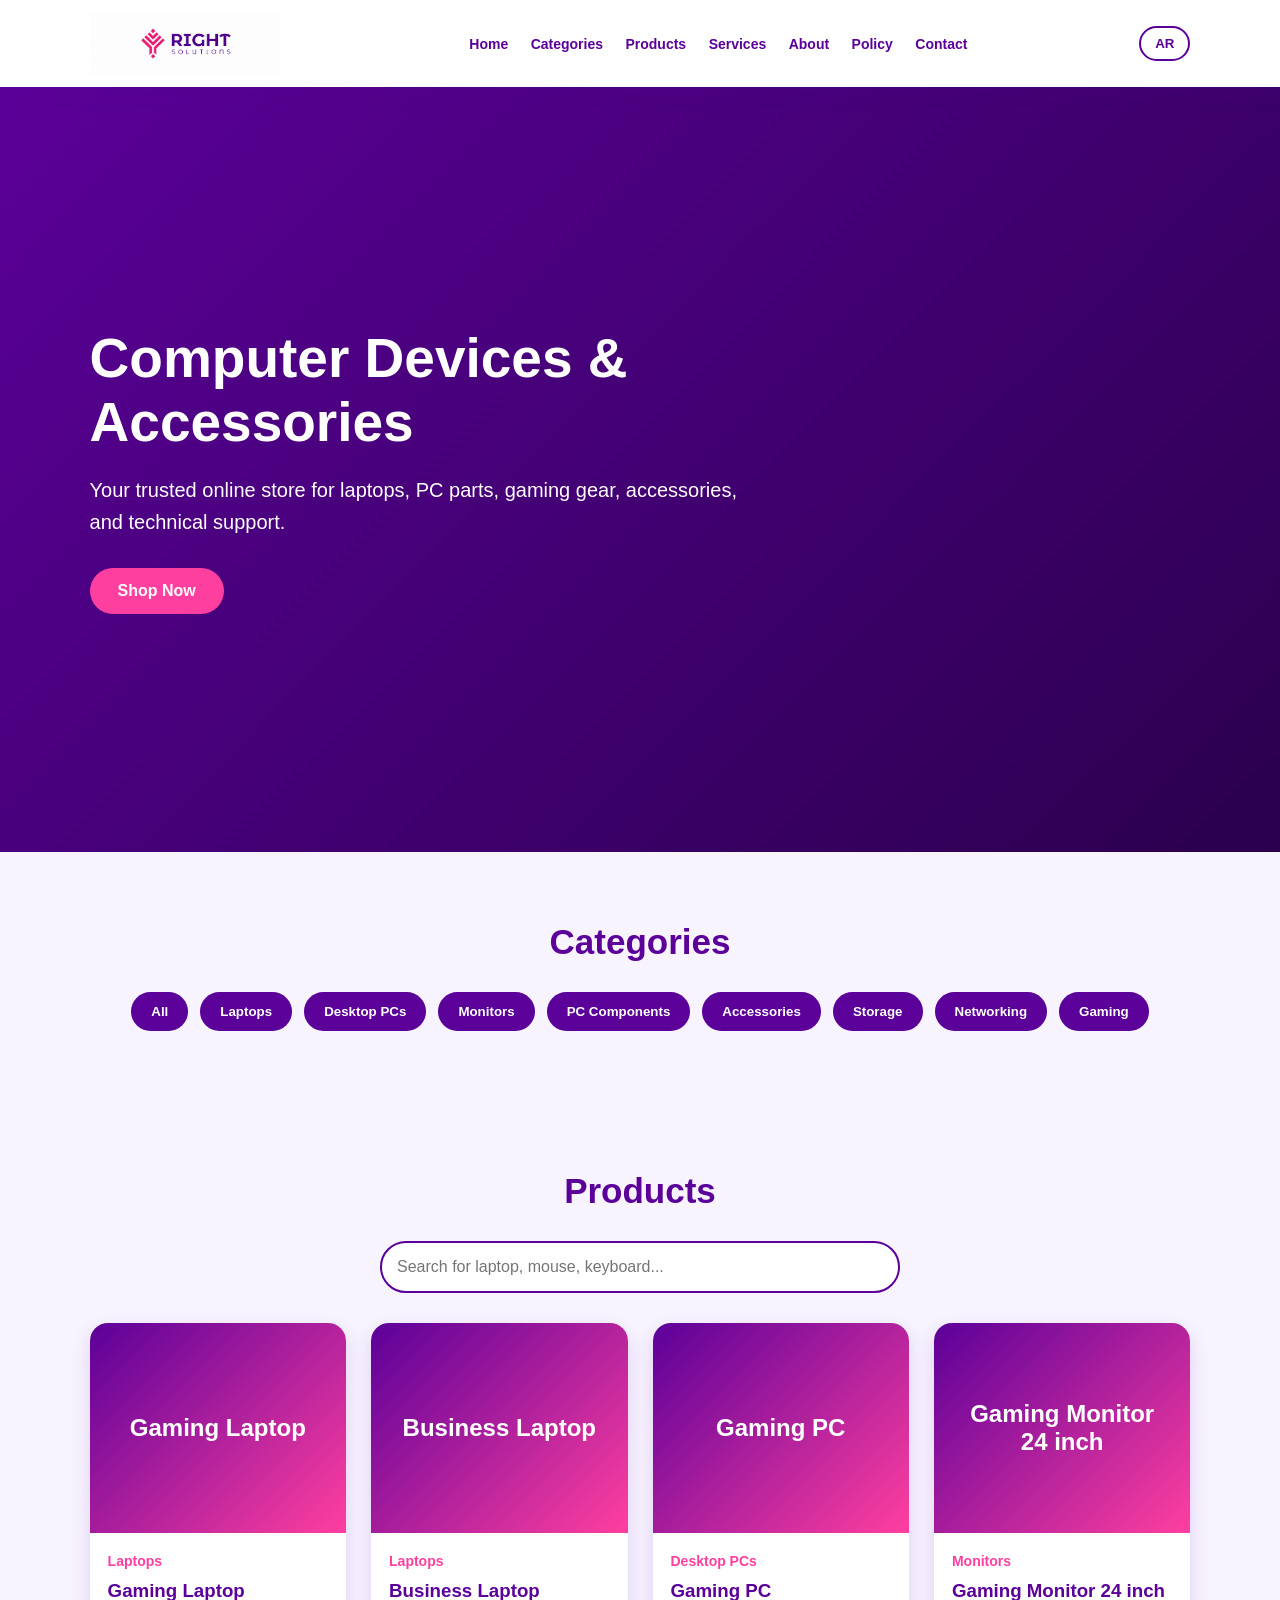
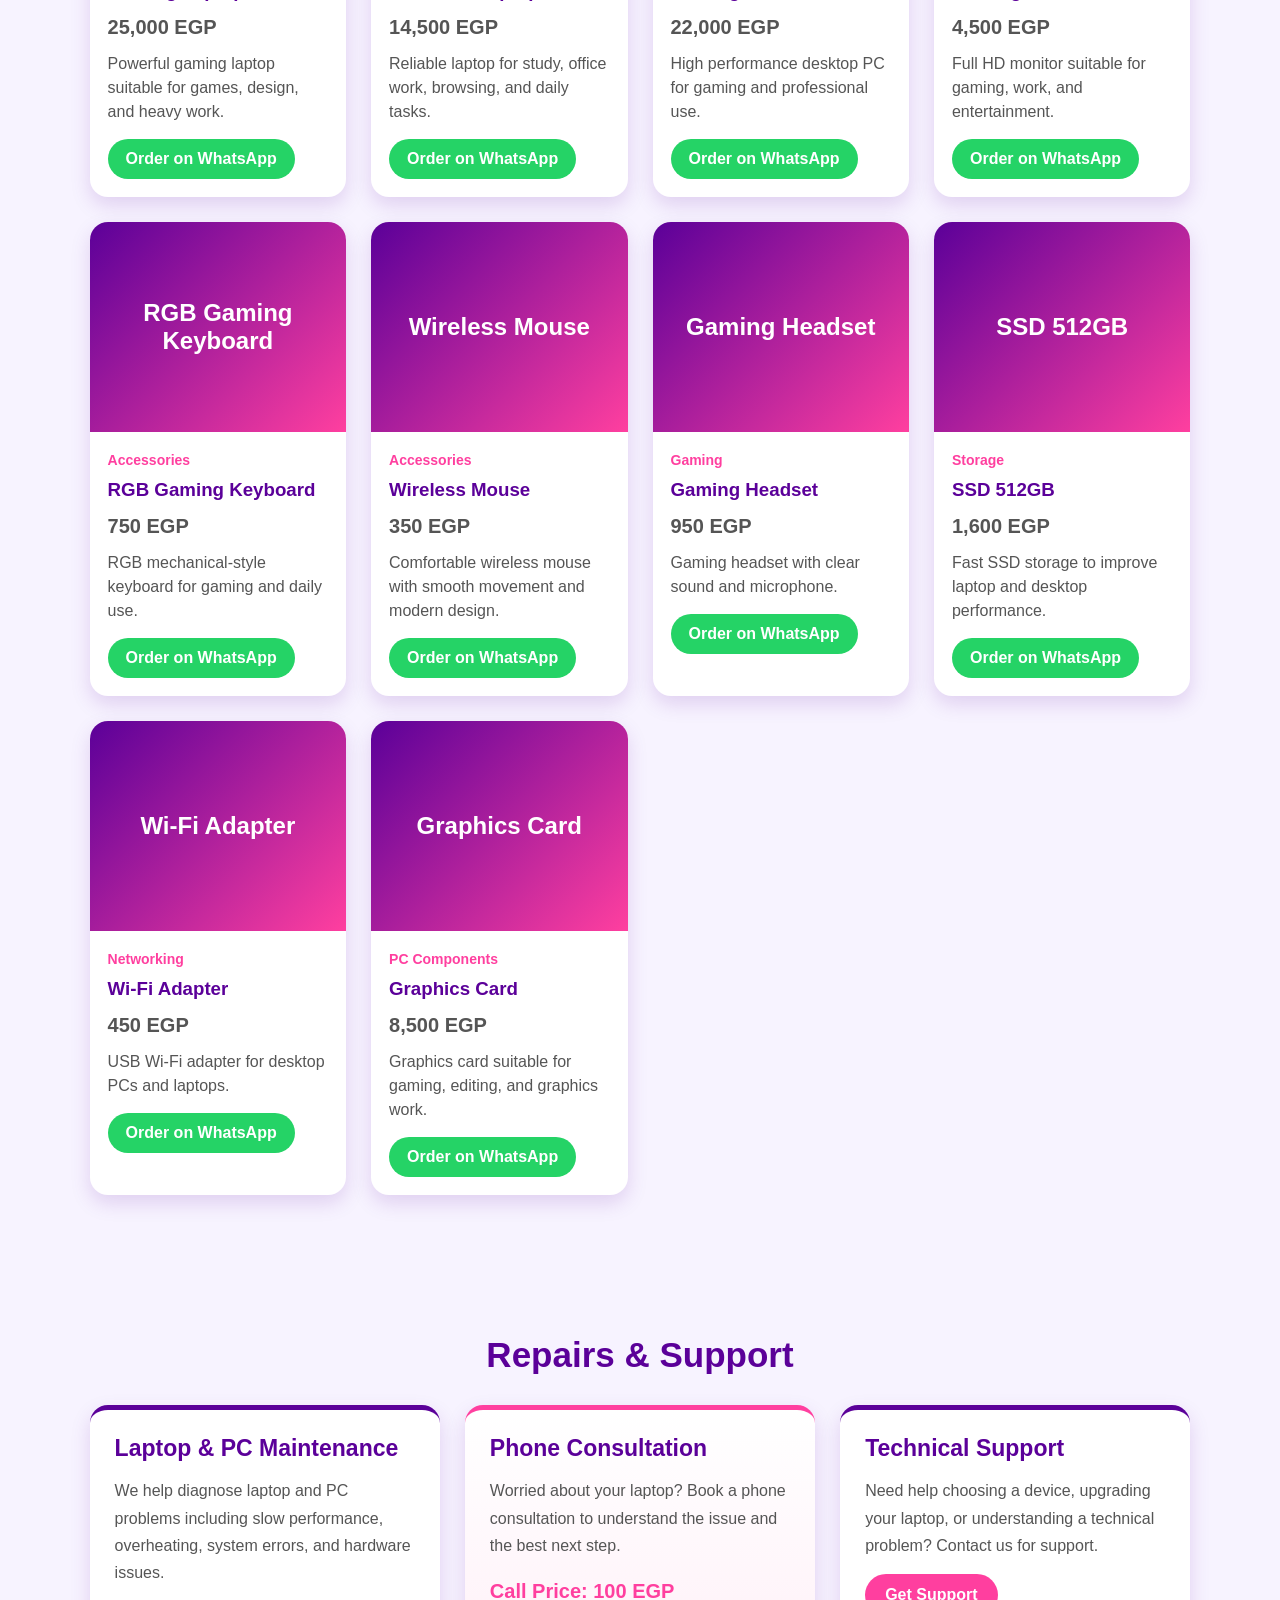
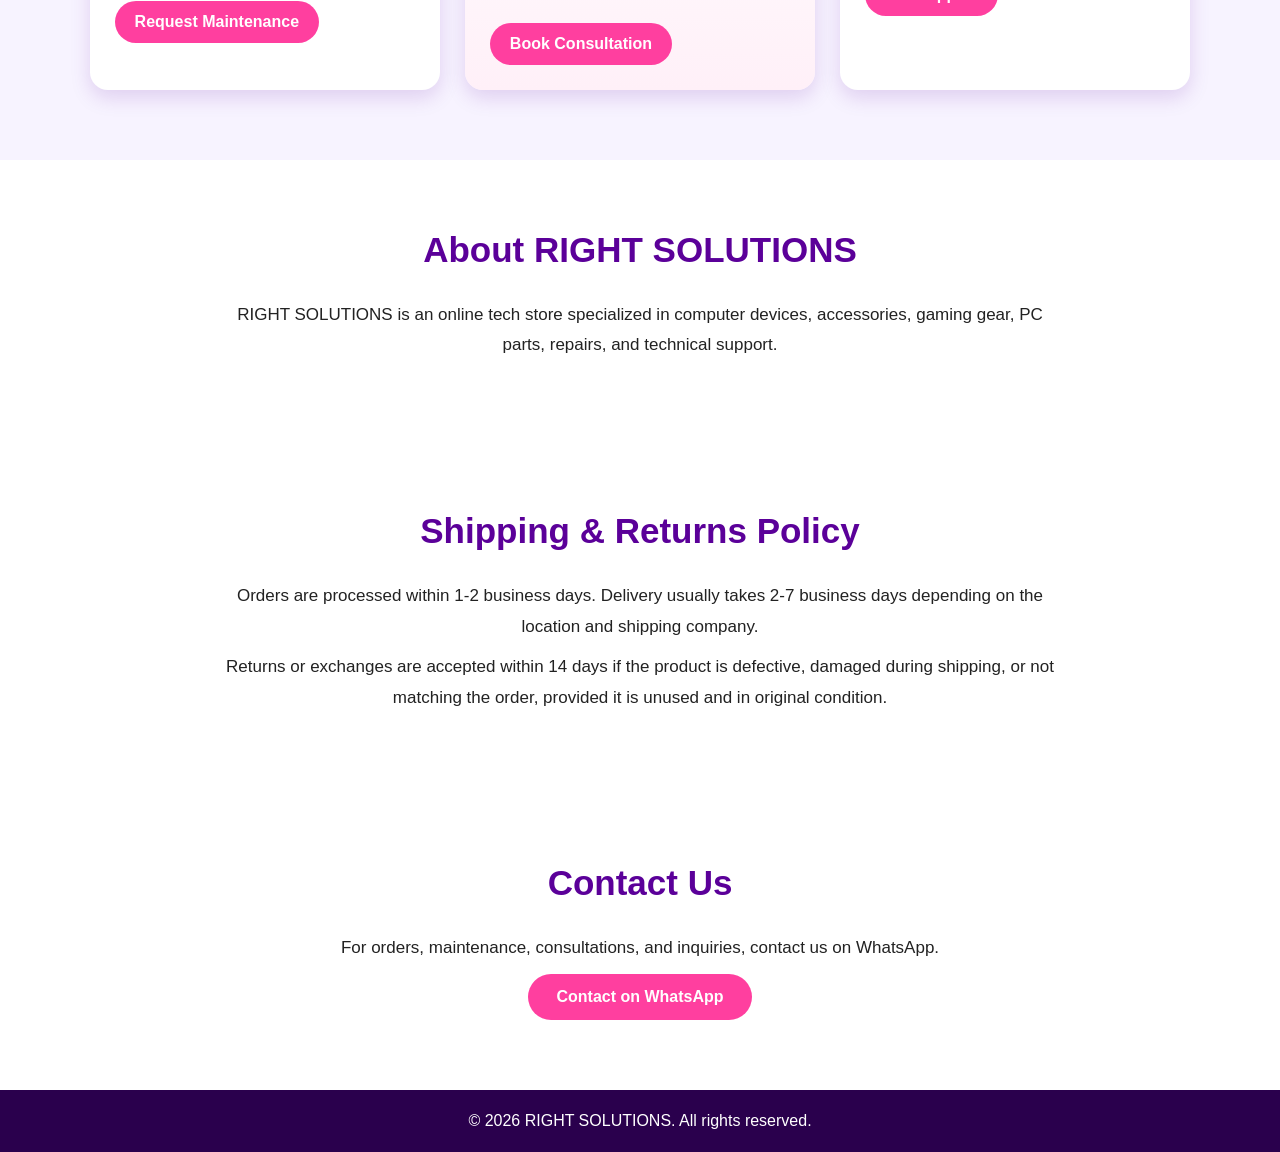
==== commit 71ff82ea: "Update index.html" ====
--- a/index.html
+++ b/index.html
@@ -8,20 +8,9 @@
 </head>
 <body>
 
-  <!-- Header -->
   <header class="header">
-   <div class="logo-box">
-  <img src="right-solutions-store/modern_geometric_logo_design.png.png" alt="RIGHT SOLUTIONS Logo">
-</div>
-        <span></span>
-        <span></span>
-        <span></span>
-      </div>
-
-      <div class="brand-text">
-        <strong>RIGHT</strong>
-        <small>SOLUTIONS</small>
-      </div>
+    <div class="logo-box">
+      <img src="right-solutions-store/modern_geometric_logo_design.png.png" alt="RIGHT SOLUTIONS Logo">
     </div>
 
     <nav>
@@ -37,7 +26,6 @@
     <button class="lang-btn" onclick="toggleLanguage()">AR</button>
   </header>
 
-  <!-- Home -->
   <section id="home" class="hero">
     <div class="hero-text">
       <h1 data-en="Computer Devices & Accessories" data-ar="أجهزة كمبيوتر واكسسوارات">
@@ -56,7 +44,6 @@
     </div>
   </section>
 
-  <!-- Categories -->
   <section id="categories" class="section">
     <h2 data-en="Categories" data-ar="الأقسام">Categories</h2>
 
@@ -73,7 +60,6 @@
     </div>
   </section>
 
-  <!-- Products -->
   <section id="products" class="section">
     <h2 data-en="Products" data-ar="المنتجات">Products</h2>
 
@@ -91,7 +77,6 @@
     <div id="productsContainer" class="products-grid"></div>
   </section>
 
-  <!-- Services -->
   <section id="services" class="section services">
     <h2 data-en="Repairs & Support" data-ar="الأعطال والصيانة والدعم">
       Repairs & Support
@@ -157,7 +142,6 @@
     </div>
   </section>
 
-  <!-- About -->
   <section id="about" class="section about">
     <h2 data-en="About RIGHT SOLUTIONS" data-ar="من نحن في RIGHT SOLUTIONS">
       About RIGHT SOLUTIONS
@@ -170,7 +154,6 @@
     </p>
   </section>
 
-  <!-- Policy -->
   <section id="policy" class="section policy">
     <h2 data-en="Shipping & Returns Policy" data-ar="سياسة الشحن والاسترجاع">
       Shipping & Returns Policy
@@ -189,7 +172,6 @@
     </p>
   </section>
 
-  <!-- Contact -->
   <section id="contact" class="section contact">
     <h2 data-en="Contact Us" data-ar="تواصل معنا">
       Contact Us
--- a/style.css
+++ b/style.css
@@ -40,65 +40,16 @@
   display: flex;
   align-items: center;
   gap: 14px;
-  min-width: 230px;
-}
-
-.logo-mark {
-  width: 42px;
-  height: 42px;
-  position: relative;
-  transform: rotate(45deg);
-}
-
-.logo-mark span {
-  position: absolute;
-  background: #ff1f8f;
-  border-radius: 4px;
-}
-
-.logo-mark span:nth-child(1) {
-  width: 18px;
-  height: 18px;
-  top: 0;
-  left: 12px;
-}
-
-.logo-mark span:nth-child(2) {
-  width: 28px;
-  height: 28px;
-  top: 12px;
-  left: 7px;
-  opacity: 0.9;
-}
-
-.logo-mark span:nth-child(3) {
-  width: 38px;
-  height: 38px;
-  top: 24px;
-  left: 2px;
-  opacity: 0.75;
-}
-
-.brand-text {
-  display: flex;
-  flex-direction: column;
-  line-height: 1;
-}
-
-.brand-text strong {
-  color: #5b0099;
-  font-size: 30px;
-  font-weight: 900;
-  letter-spacing: 1px;
-}
-
-.brand-text small {
-  color: #5b0099;
-  font-size: 13px;
-  letter-spacing: 6px;
-  margin-top: 5px;
-  font-weight: 500;
-}
+}
+
+.logo-box img {
+  width: 190px;
+  height: auto;
+  object-fit: contain;
+  display: block;
+}
+
+
 
 nav a {
   color: #5b0099;
